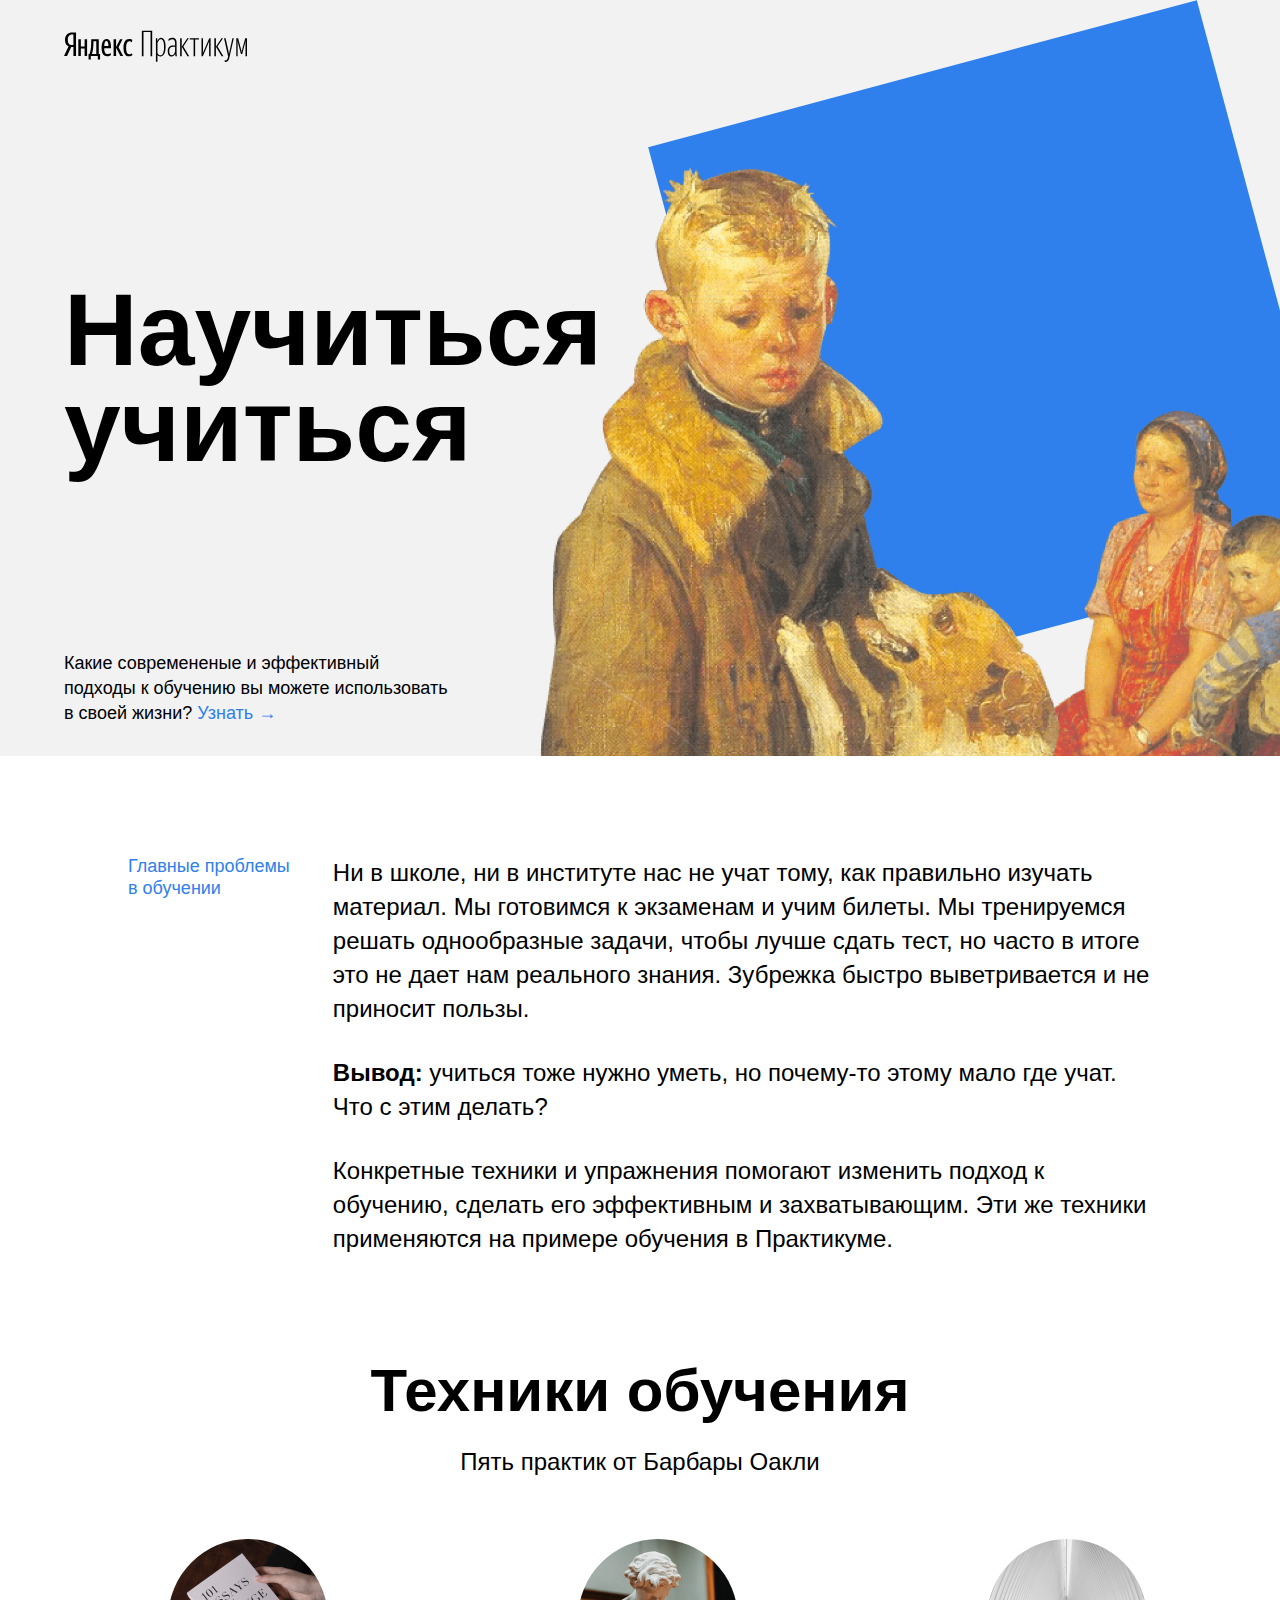
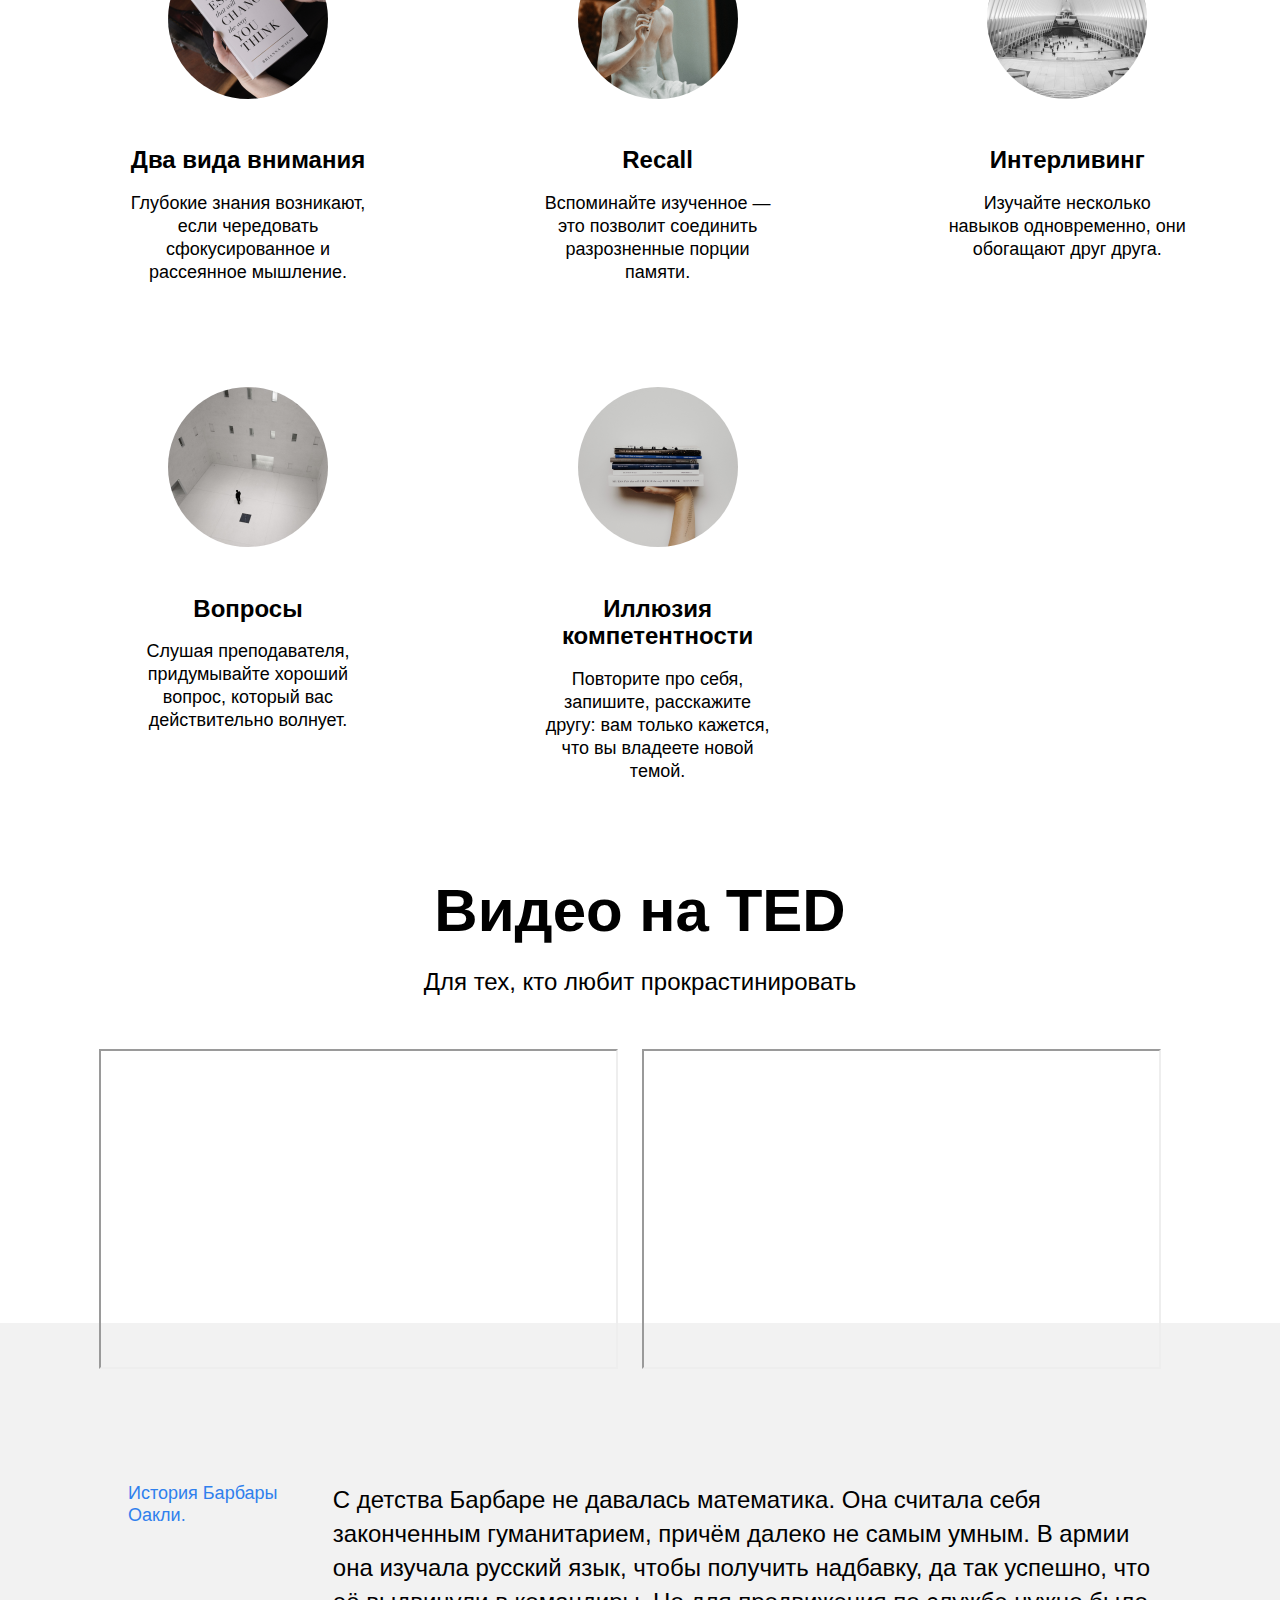
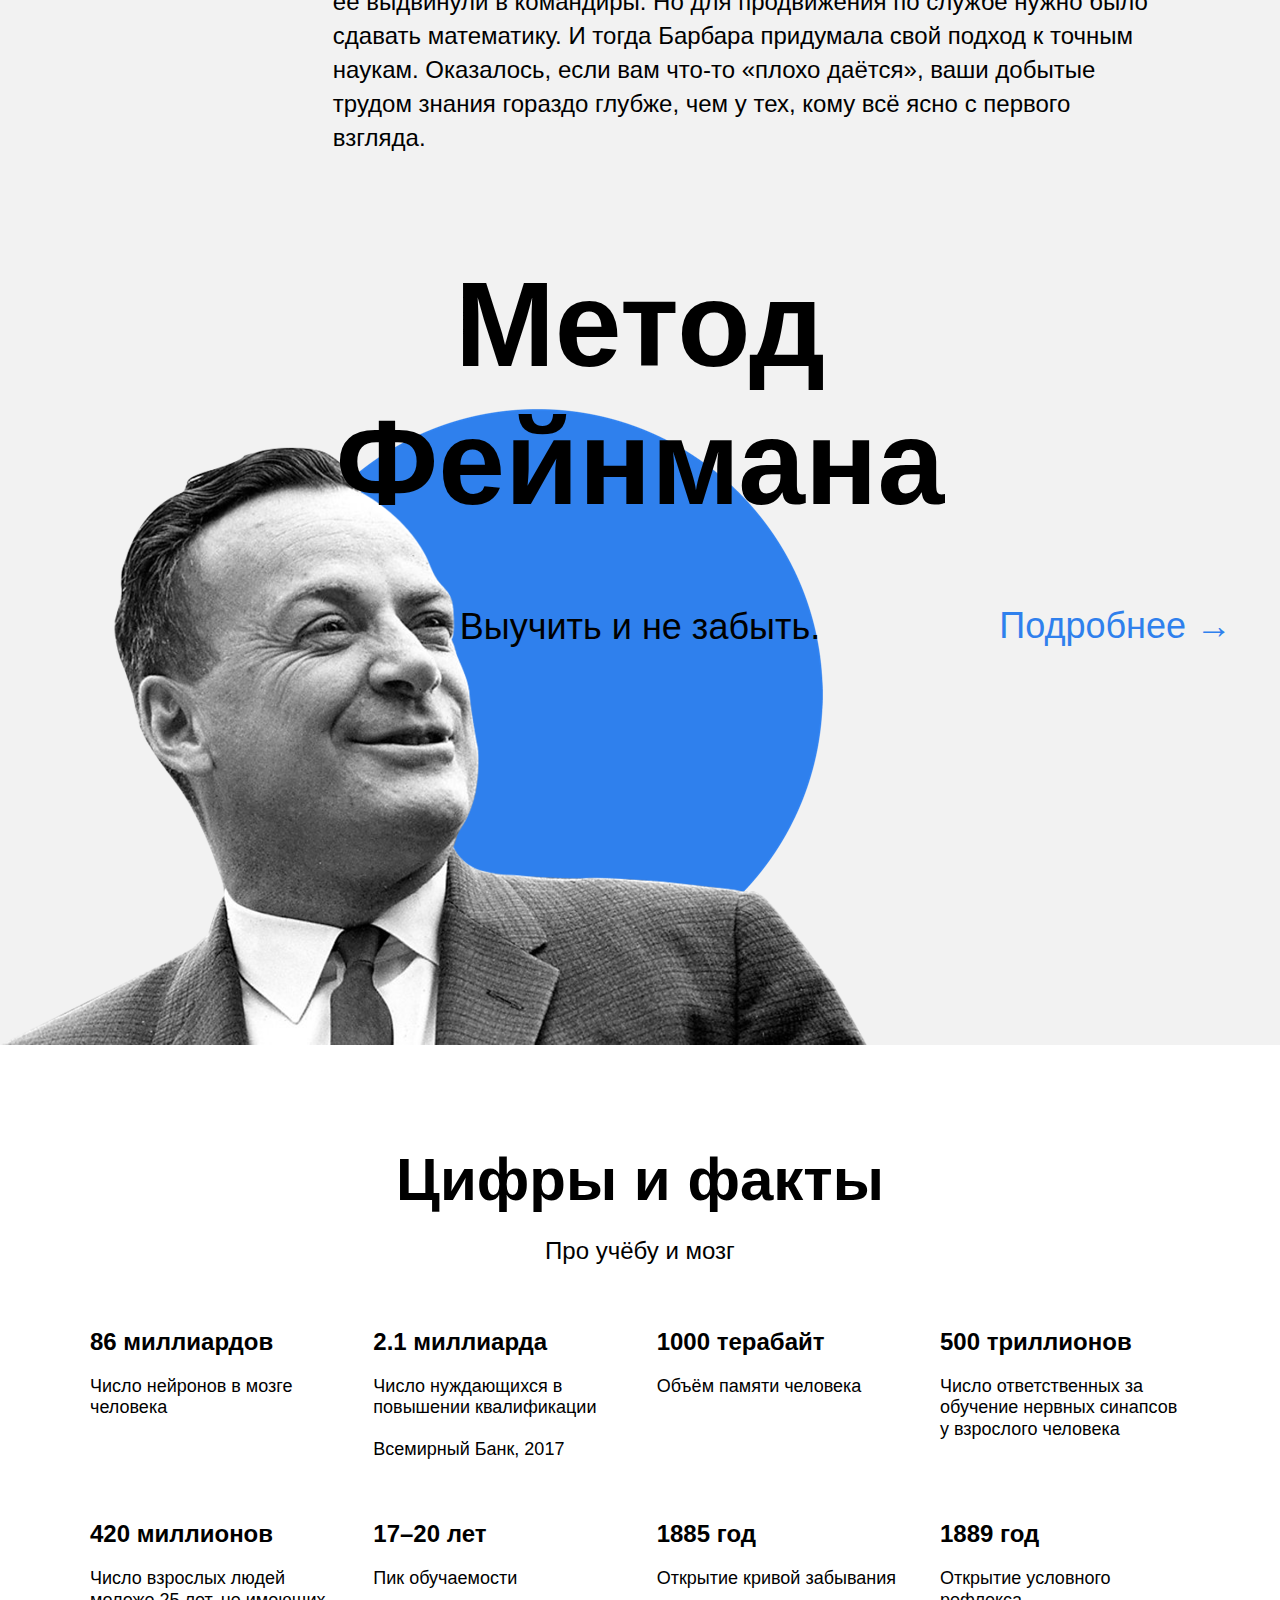
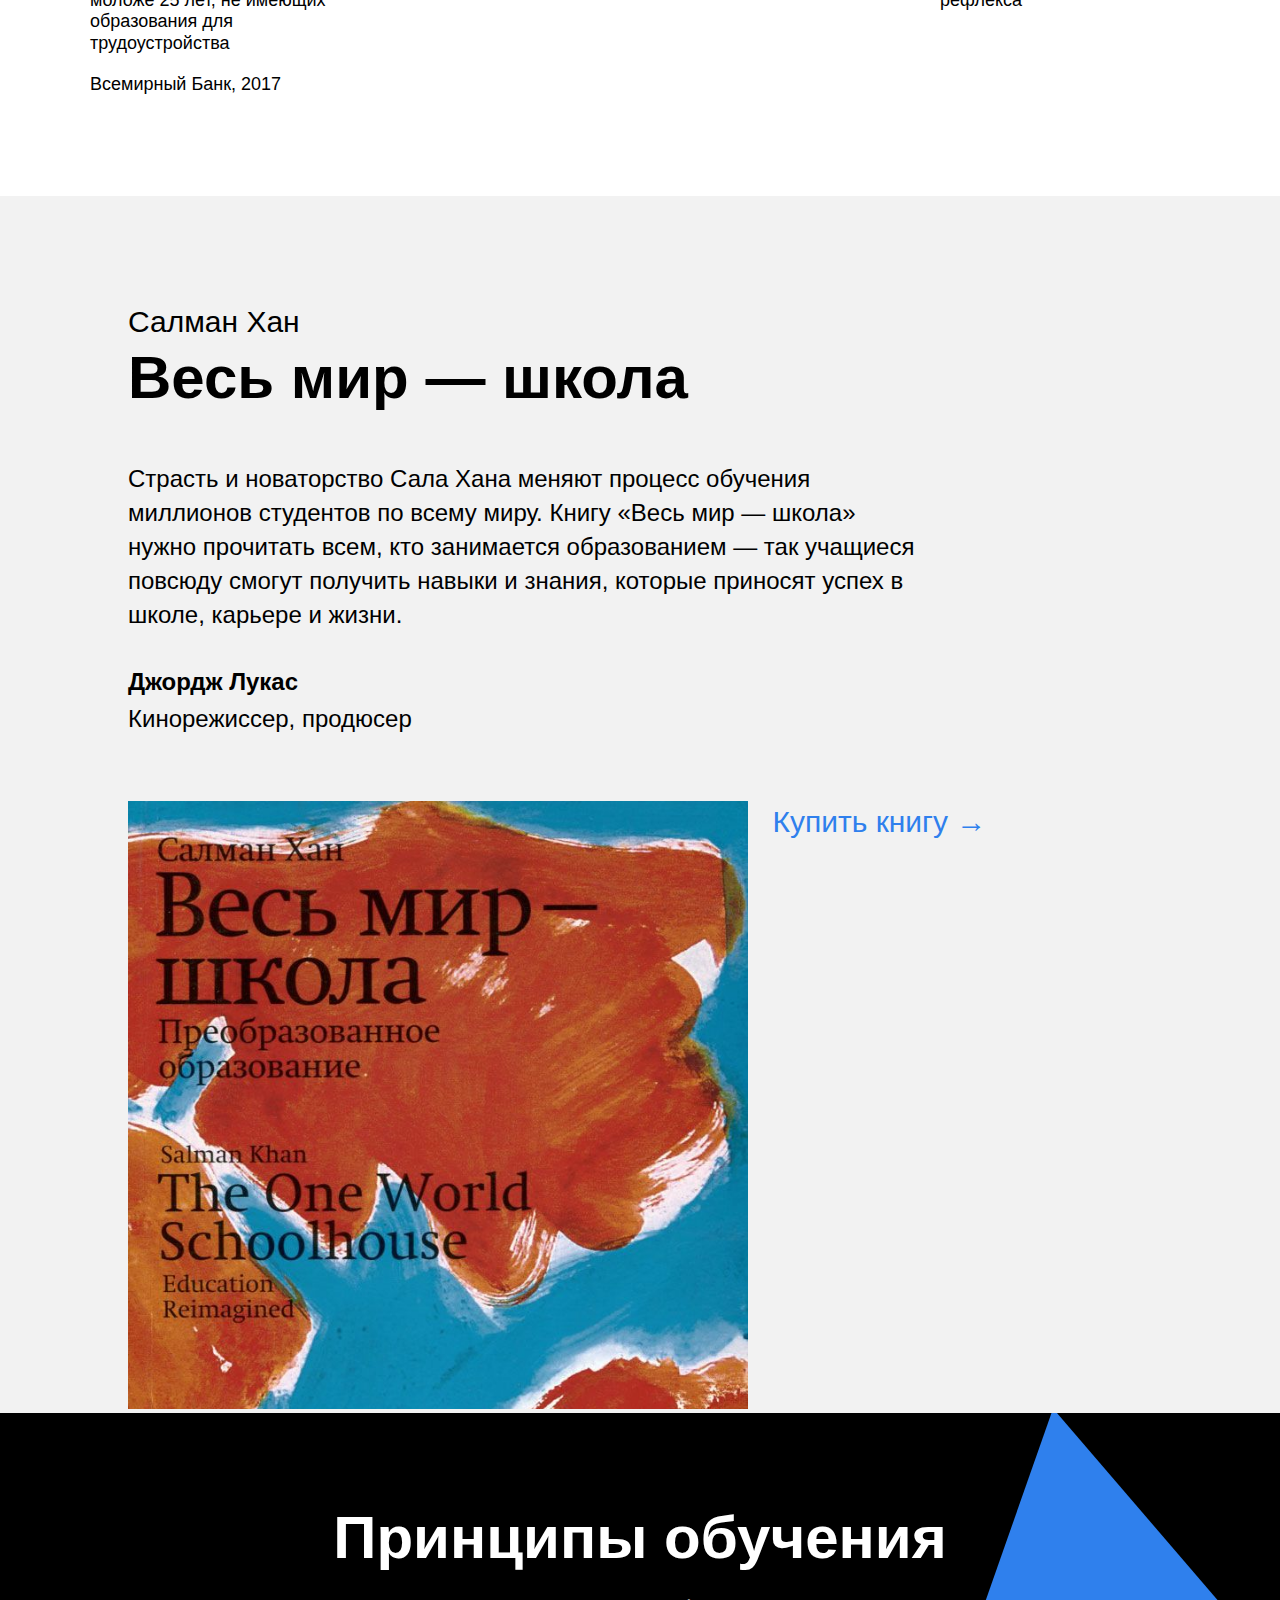
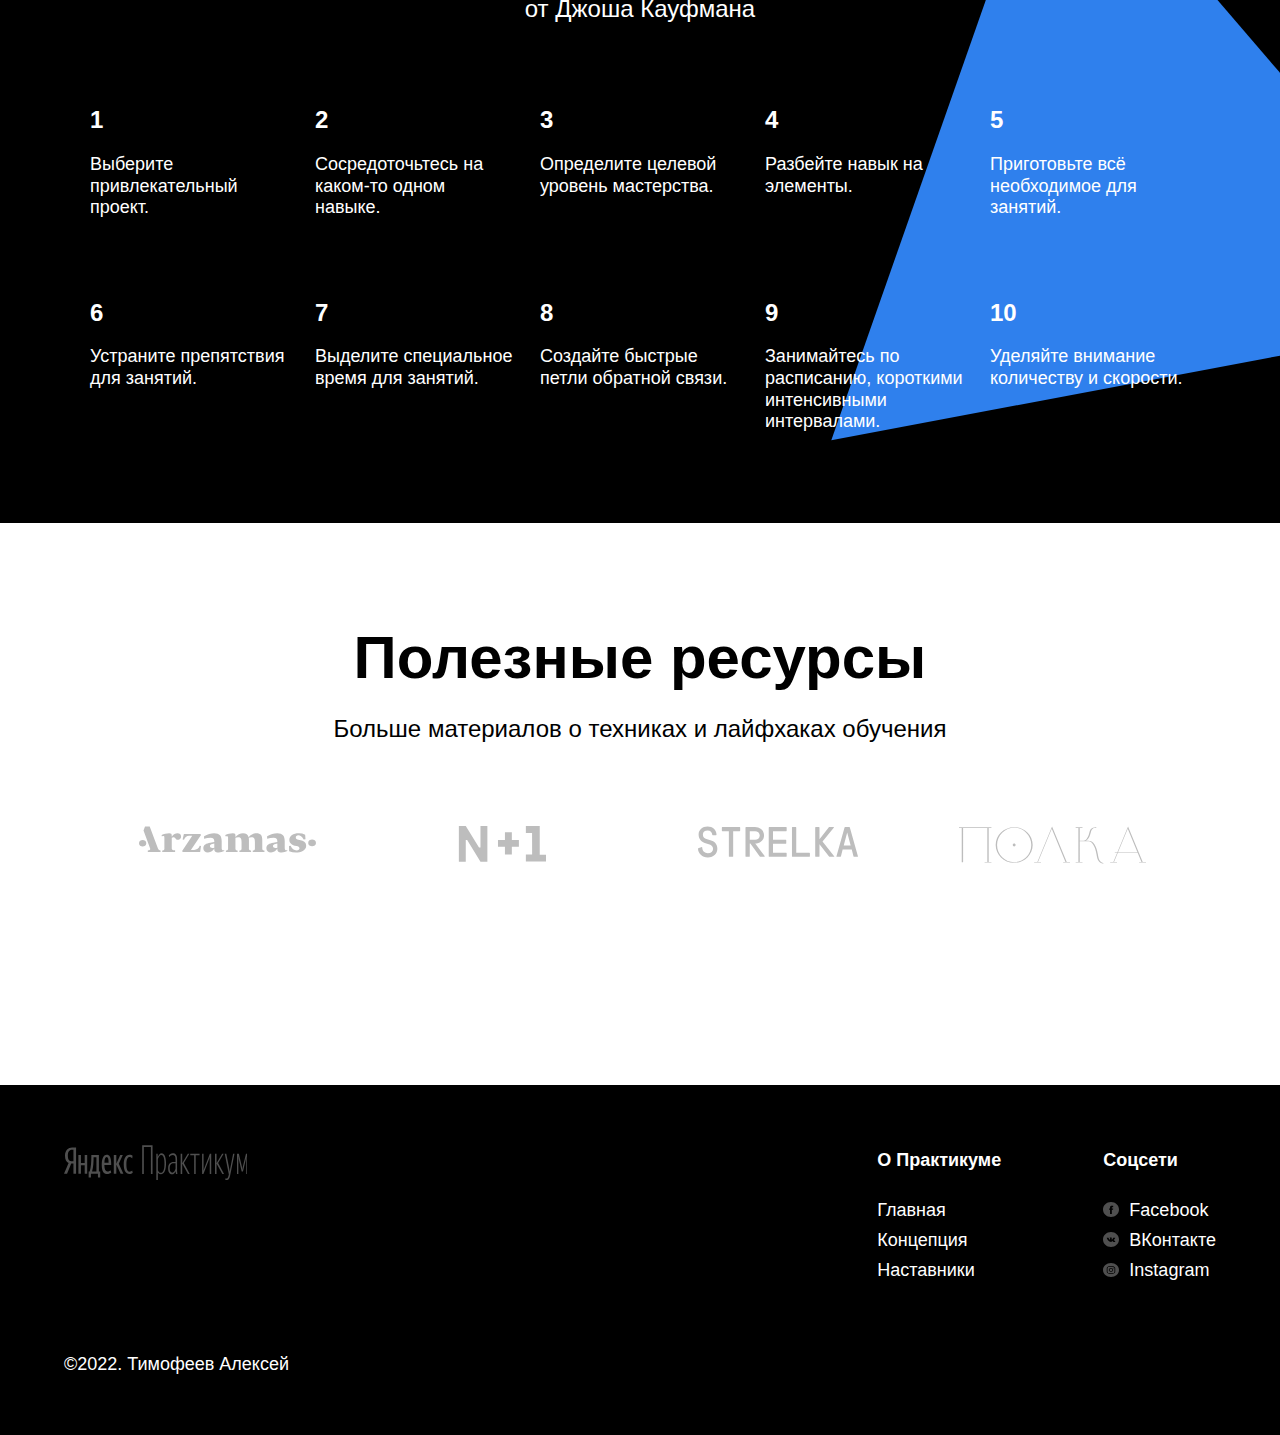
==== index.html @ 759757b2 "new" ====
<!DOCTYPE html>
<html lang="ru">

<head>
    <meta charset="UTF-8">
    <meta name="viewport" content="width=device-width, initial-scale=1.0">
    <link rel="stylesheet" href="styles/normalize.css" />
    <link rel="stylesheet" href="styles/style.css" />
    <title>Научиться учиться</title>
</head>

<body>
    <div class="page">
        <header class="header">
            <div class="logo logo_place_header"></div>
            <h1 class="header__title">Научиться учиться</h1>
            <h2 class="header__subtitle">Какие современеные и эффективный подходы к обучению вы можете использовать в
                своей жизни?
                <a class="header__link" href="#"> Узнать &rarr; </a>
            </h2>
            <img class="header__main-illustration" src="./images/header-image.png" alt="Картина 'Опять двойка'">
            <div class="header__square-pic"></div>

        </header>
        <main class="content">
            <section class="description">
                <div class="two-columns">
                    <h3 class="two-columns__brief">Главные проблемы в обучении</h3>
                    <div class="two-columns__main-text">
                        <p class="two-columns__paragraph">Ни в школе, ни в институте нас не учат тому, как правильно
                            изучать материал. Мы готовимся к экзаменам и учим билеты. Мы тренируемся решать однообразные
                            задачи, чтобы лучше сдать тест, но часто в итоге это не дает нам реального знания. Зубрежка
                            быстро выветривается и не приносит пользы.</p>
                        <p class="two-columns__paragraph"><span class="two-columns__span-accent">Вывод:</span> учиться
                            тоже нужно уметь, но почему-то этому мало где учат. Что с этим делать?</p>
                        <p class="two-columns__paragraph">Конкретные техники и упражнения помогают изменить подход к
                            обучению, сделать его эффективным и захватывающим. Эти же техники применяются на примере
                            обучения в Практикуме.</p>
                    </div>
                </div>
            </section>
            <section class="techniques">
                <h2 class="section-title">Техники обучения</h2>
                <p class="section-subtitle">Пять практик от Барбары Оакли</p>
                <div class="cards">
                    <div class="cards__item">
                        <img class="cards__image" src="./images/images_sprint-2/cards-attention.png" alt="Два вида внимания">
                        <h3 class="cards__title">Два вида внимания</h3>
                        <p class="cards__description">Глубокие знания возникают, если чередовать сфокусированное и рассеянное мышление.</p>
                    </div>
                    <div class="cards__item">
                        <img class="cards__image" src="./images/images_sprint-2/cards-recall.png" alt="Recall">
                        <h3 class="cards__title">Recall</h3>
                        <p class="cards__description">Вспоминайте изученное — это позволит соединить разрозненные порции памяти.</p>
                    </div>
                    <div class="cards__item">
                        <img class="cards__image" src="./images/images_sprint-2/cards-interliving.png" alt="Интерливинг">
                        <h3 class="cards__title">Интерливинг</h3>
                        <p class="cards__description">Изучайте несколько навыков одновременно, они обогащают друг друга.</p>
                    </div>
                    <div class="cards__item">
                        <img class="cards__image" src="./images/images_sprint-2/cards-question.png" alt="Вопросы">
                        <h3 class="cards__title">Вопросы</h3>
                        <p class="cards__description">Слушая преподавателя, придумывайте хороший вопрос, который вас действительно волнует.</p>
                    </div>
                    <div class="cards__item">
                        <img class="cards__image" src="./images/images_sprint-2/cards-competence.png" alt="Иллюзия компетентности">
                        <h3 class="cards__title">Иллюзия компетентности</h3>
                        <p class="cards__description">Повторите про себя, запишите, расскажите другу: вам только кажется, что вы владеете новой темой.</p>
                    </div>
                </div>
            </section>
     <section class="video">
                <h2 class="section-title">Видео нa TED</h2>
                <p class="section-subtitle">Для тех, кто любит прокрастинировать</p>
                <div class="video__iframes">
                    <iframe class="video__iframe" src="https://www.youtube.com/embed/5MgBikgcWnY" allow="accelerometer; autoplay; encrypted-media; gyroscope; picture-in-picture"></iframe>
                    <iframe class="video__iframe" src="https://www.youtube.com/embed/arj7oStGLkU"  allow="accelerometer; autoplay; encrypted-media; gyroscope; picture-in-picture"></iframe>
                </div>
            </section>
    
            <section class="oakley">
                <div class="two-columns">
                    <h3 class="two-columns__brief">История Барбары Оакли.</h3>
                    <div class="two-columns__main-text">
                        <p class="two-columns__paragraph">С детства Барбаре не давалась математика. Она считала себя законченным гуманитарием, причём далеко не самым умным. В армии она изучала русский язык, чтобы получить надбавку, да так успешно, что её выдвинули в командиры. Но для продвижения по службе нужно было сдавать математику. И тогда Барбара придумала свой подход к точным наукам. Оказалось, если вам что-то «плохо даётся», ваши добытые трудом знания гораздо глубже, чем у тех, кому всё ясно с первого взгляда.</p>
                    </div>
                </div>
            </section>
    
            <section class="feynman">
                <h2 class="feynman__title">Метод Фейнмана</h2>
                <p class="feynman__subtitle">Выучить и не забыть.</p>
                <a class="feynman__link" href="#">Подробнее &rarr;</a>
            </section>
            <section class="digits">
                <h2 class="section-title">Цифры и факты</h2>
                <p class="section-subtitle">Про учёбу и мозг</p>
                <div class="table">
                    <div class="table__cell">
                        <h3 class="table__heading">86 миллиардов</h3>
                        <p class="table__text">Число нейронов в мозге человека</p>
                    </div>
                    <div class="table__cell">
                        <h3 class="table__heading">2.1 миллиарда</h3>
                        <p class="table__text">Число нуждающихся в повышении квалификации</p>
                        <p class="table__text">Всемирный Банк, 2017</p>
                    </div>
                    <div class="table__cell">
                        <h3 class="table__heading">1000 терабайт</h3>
                        <p class="table__text">Объём памяти человека</p>
                    </div>
                    <div class="table__cell">
                        <h3 class="table__heading">500 триллионов</h3>
                        <p class="table__text">Число ответственных за обучение нервных синапсов у взрослого человека</p>
                    </div>
                    <div class="table__cell">
                        <h3 class="table__heading">420 миллионов</h3>
                        <p class="table__text">Число взрослых людей моложе 25 лет, не имеющих образования для
                            трудоустройства</p>
                        <p class="table__text">Всемирный Банк, 2017</p>
                    </div>
                    <div class="table__cell">
                        <h3 class="table__heading">17–20 лет</h3>
                        <p class="table__text">Пик обучаемости</p>
                    </div>
                    <div class="table__cell">
                        <h3 class="table__heading">1885 год</h3>
                        <p class="table__text">Открытие кривой забывания</p>
                    </div>
                    <div class="table__cell">
                        <h3 class="table__heading">1889 год</h3>
                        <p class="table__text">Открытие условного рефлекса</p>
                    </div>
                </div>
            </section>
            
            <section class="khan">
                <div class="khan__container">
                    <p class="khan__author">Салман Хан</p>
                    <h2 class="khan__title">Весь мир — школа</h2>
                    <p class="khan__quote">Страсть и новаторство Сала Хана меняют процесс обучения миллионов студентов по всему миру. Книгу «Весь мир — школа» нужно прочитать всем, кто занимается образованием — так учащиеся повсюду смогут получить навыки и знания, которые приносят успех в школе, карьере и жизни.</p>
                    <p class="khan__quote-author">Джордж Лукас</p>
                    <p class="khan__quote-author-subline">Кинорежиссер, продюсер</p>
                    <div class="khan__book-container">
                        <img class="khan__book-pic" src="./images/images_sprint-2/khan-book.jpg" alt="Обложка">
                        <a class="khan__buy-link" href="#">Купить книгу &rarr;</a>
                    </div>
                </div>
            </section>

            <section class="kaufman">
                <h2 class="section-title section-title_theme_dark">Принципы обучения</h2>
                <p class="section-subtitle section-subtitle_theme_dark">от Джоша Кауфмана</p>
                <div class="table">
                    <div class="table__cell table__cell_theme_dark">
                        <h3 class="table__heading table__heading_theme_dark">1</h3>
                        <p class="table__text table__text_theme_dark">Выберите привлекательный проект.</p>
                    </div>
                    <div class="table__cell table__cell_theme_dark">
                        <h3 class="table__heading table__heading_theme_dark">2</h3>
                        <p class="table__text table__text_theme_dark">Сосредоточьтесь на каком-то одном навыке.</p>
                    </div>
                    <div class="table__cell table__cell_theme_dark">
                        <h3 class="table__heading table__heading_theme_dark">3</h3>
                        <p class="table__text table__text_theme_dark">Определите целевой уровень мастерства.</p>
                    </div>
                    <div class="table__cell table__cell_theme_dark">
                        <h3 class="table__heading table__heading_theme_dark">4</h3>
                        <p class="table__text table__text_theme_dark">Разбейте навык на элементы.</p>
                    </div>
                    <div class="table__cell table__cell_theme_dark">
                        <h3 class="table__heading table__heading_theme_dark">5</h3>
                        <p class="table__text table__text_theme_dark">Приготовьте всё необходимое для занятий.</p>
                    </div>
                    <div class="table__cell table__cell_theme_dark">
                        <h3 class="table__heading table__heading_theme_dark">6</h3>
                        <p class="table__text table__text_theme_dark">Устраните препятствия для занятий.</p>
                    </div>
                    <div class="table__cell table__cell_theme_dark">
                        <h3 class="table__heading table__heading_theme_dark">7</h3>
                        <p class="table__text table__text_theme_dark">Выделите специальное время для занятий.</p>
                    </div>
                    <div class="table__cell table__cell_theme_dark">
                        <h3 class="table__heading table__heading_theme_dark">8</h3>
                        <p class="table__text table__text_theme_dark">Создайте быстрые петли обратной связи.</p>
                    </div>
                    <div class="table__cell table__cell_theme_dark">
                        <h3 class="table__heading table__heading_theme_dark">9</h3>
                        <p class="table__text table__text_theme_dark">Занимайтесь по расписанию, короткими интенсивными интервалами.</p>
                    </div>
                    <div class="table__cell table__cell_theme_dark">
                        <h3 class="table__heading table__heading_theme_dark">10</h3>
                        <p class="table__text table__text_theme_dark">Уделяйте внимание количеству и скорости.</p>
                    </div>
                </div>
                <div class="kaufman__triangle"></div>
            </section>
            <section class="resources">
                <h2 class="section-title">Полезные ресурсы</h2>
                <p class="section-subtitle">Больше материалов о техниках и лайфхаках обучения</p>
                <div class="resources__logo-zone">
                    <a class="resources__logo" href="#"><img src="./images/images_sprint-2/logo/resources-arzamas.svg" alt="Arzamas"></a>
                    <a class="resources__logo" href="#"><img src="./images/images_sprint-2/logo/resources-n1.svg" alt="N1"></a>
                    <a class="resources__logo" href="#"><img src="./images/images_sprint-2/logo/resources-strelka.svg" alt="Strelka"></a>
                    <a class="resources__logo" href="#"><img src="./images/images_sprint-2/logo/resources-polka.svg" alt="Polka"></a>
                </div>
            </section>
        </main>
        <footer class="footer">
            <div class="footer__columns">
                <div class="footer__column footer__column_content_copyright">
                    <div class="logo logo_place_footer"></div>
                    <p class="footer__author">&copy;2022. Тимофеев Алексей</p>
                </div>
                <nav class="footer__column footer__column_content_info">
                    <h4 class="footer__column-heading">О Практикуме</h4>
                    <ul class="footer__column-links">
                        <li><a class="footer__column-link" href="#">Главная</a></li>
                        <li><a class="footer__column-link" href="#">Концепция</a></li>
                        <li><a class="footer__column-link" href="#">Наставники</a></li>
                    </ul>
                </nav>
                <div class="footer__column footer__column_content_social">
                    <h4 class="footer__column-heading">Соцсети</h4>
                    <ul class="footer__column-links">
                        <li>
                            <a class="footer__column-link" href="https://ru-ru.facebook.com/yandex.praktikum/"><img
                                    class="footer__social-icon" src="./images/facebook_color_white.svg" alt="фейсбук">
                                Facebook</a>
                        </li>
                        <li>
                            <a class="footer__column-link" href="https://vk.com/yandex.praktikum"><img
                                    class="footer__social-icon" src="./images/vk_color_white.svg" alt="вк">
                                ВКонтакте</a>
                        </li>
                        <li>
                            <a class="footer__column-link" href="https://www.instagram.com/yandex"><img
                                    class="footer__social-icon" src="./images/instagram_color_white.svg"
                                    alt="инстаграм"> Instagram</a>
                        </li>
                    </ul>
                </div>
            </div>
        </footer>
    </div>
</body>
</html>
---- styles/style.css ----
@import url('../styles/pages/blocks/header/header.css');
@import url('../styles/pages/blocks/description/description.css');
@import url('../styles/pages/blocks/techniques/techniques.css');
@import url('../styles/pages/blocks/video/video.css');
@import url('../styles/pages/blocks/oakley/oakley.css');
@import url('../styles/pages/blocks/feynman/feynman.css');
@import url('../styles/pages/blocks/digits/digits.css');
@import url('../styles/pages/blocks/khan/khan.css');
@import url('../styles/pages/blocks/kaufman/kaufman.css');
@import url('../styles/pages/blocks/resources/resources.css');
@import url('../styles/pages/blocks/footer/footer.css');
@keyframes rotation {
  from {
      transform: rotate(-15deg);
  }
  
  to {
      transform: rotate(345deg);
  }
}
.page {
  min-width: 1100px;
 
  max-width: 1600px;
 
  margin: 0 auto;

  font-family: 'Helvetica Neue', Arial, sans-serif;
}
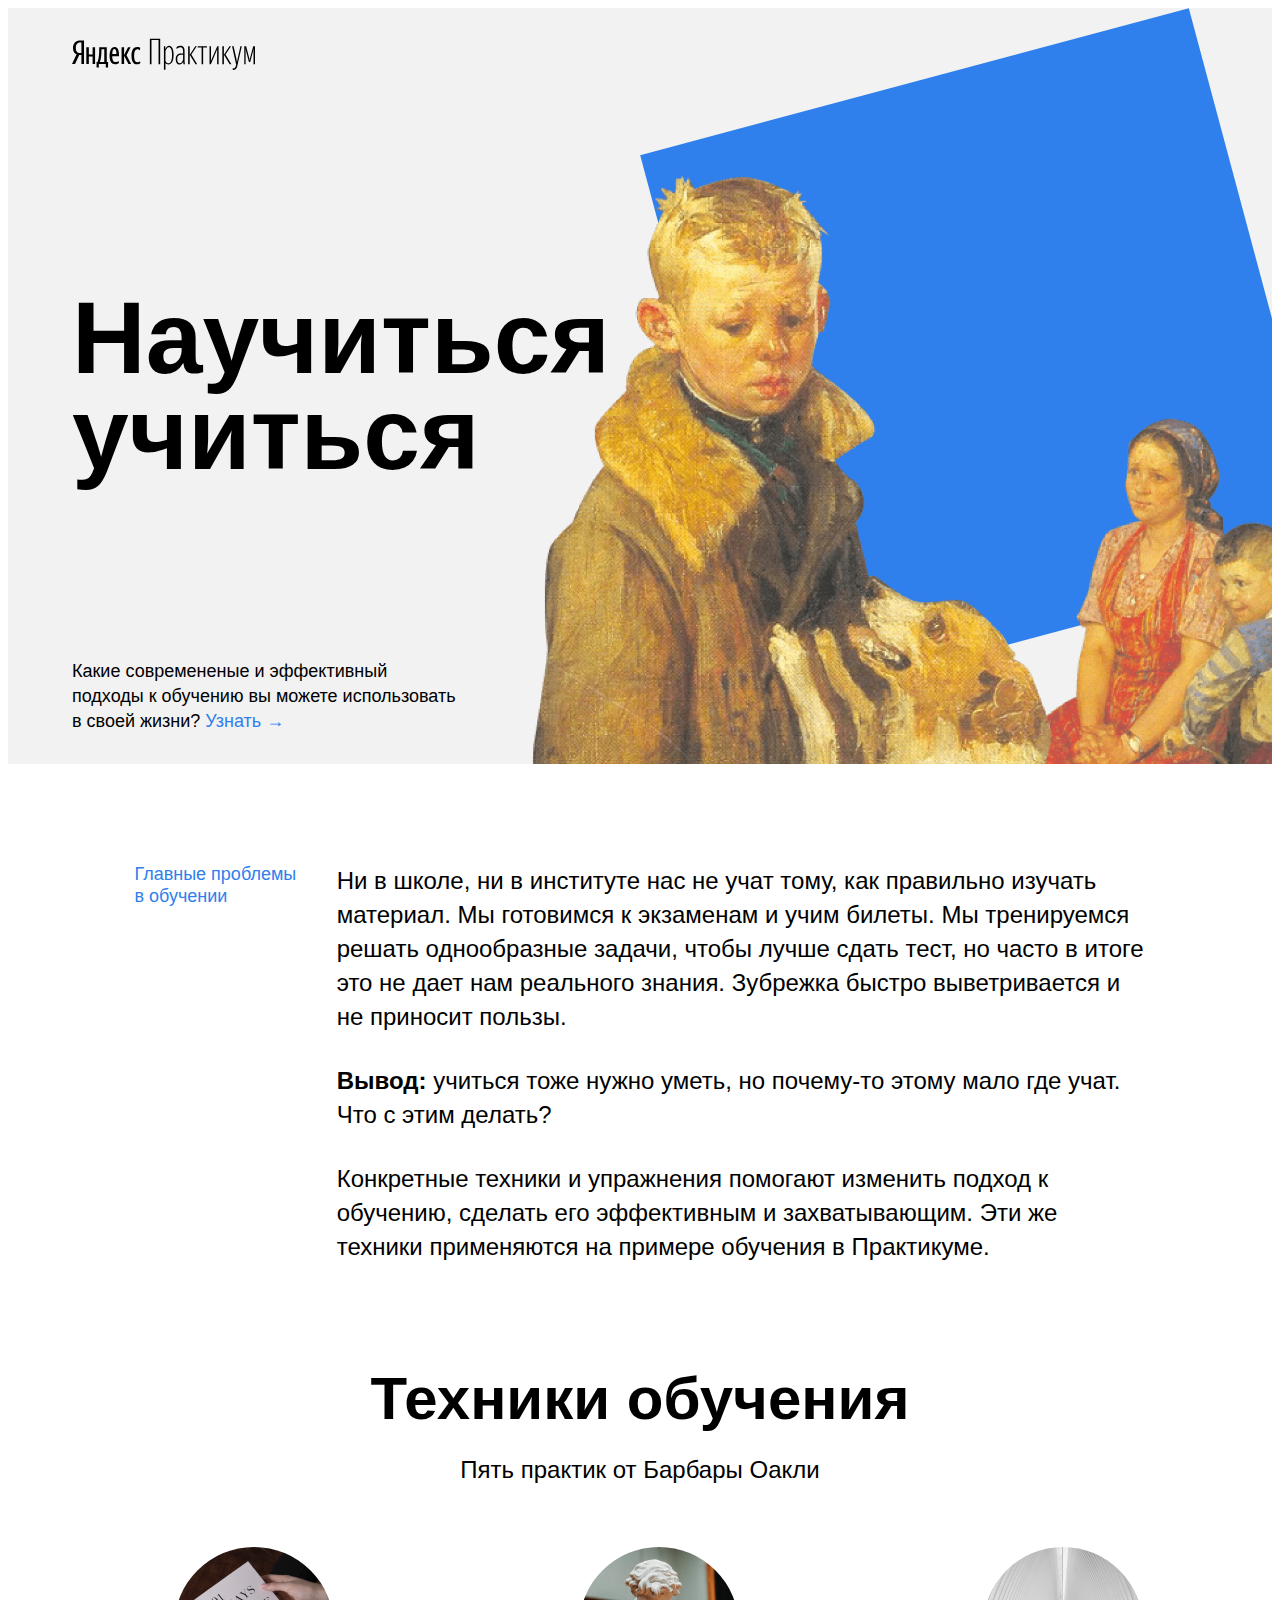
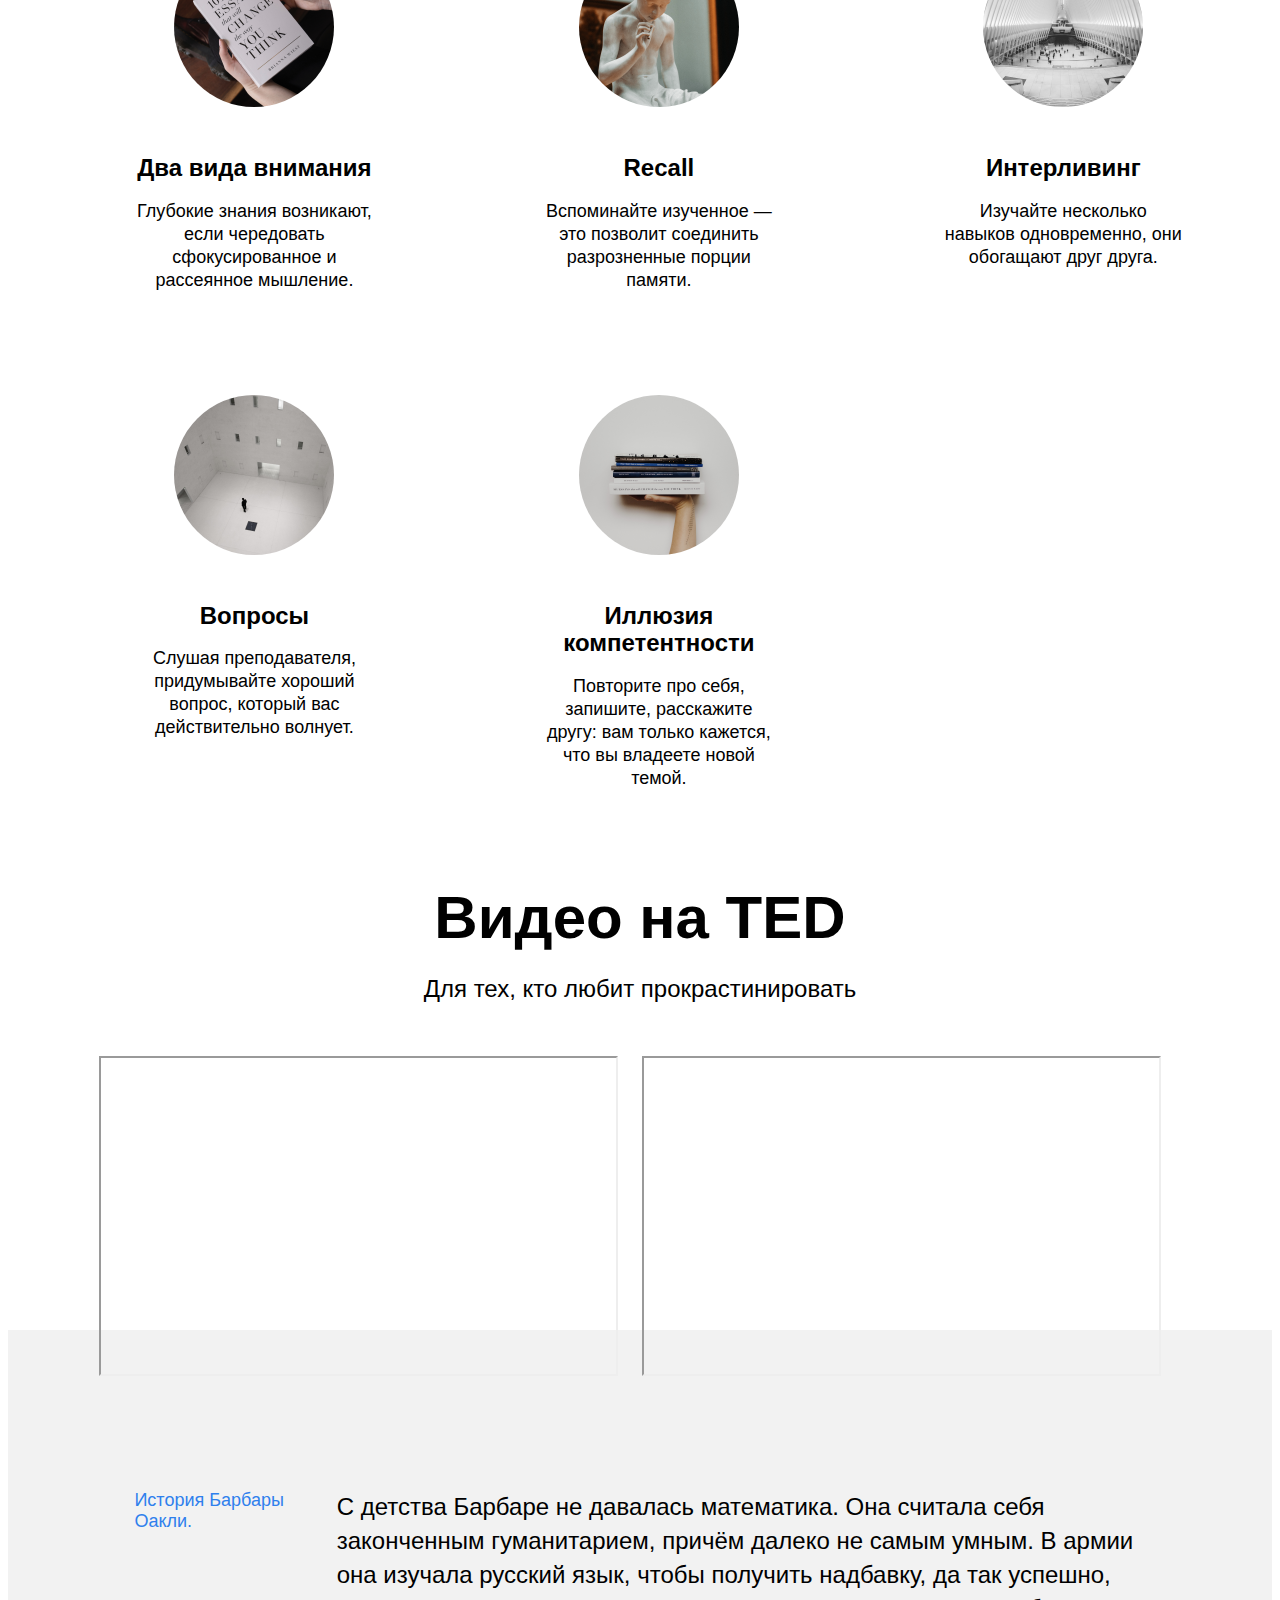
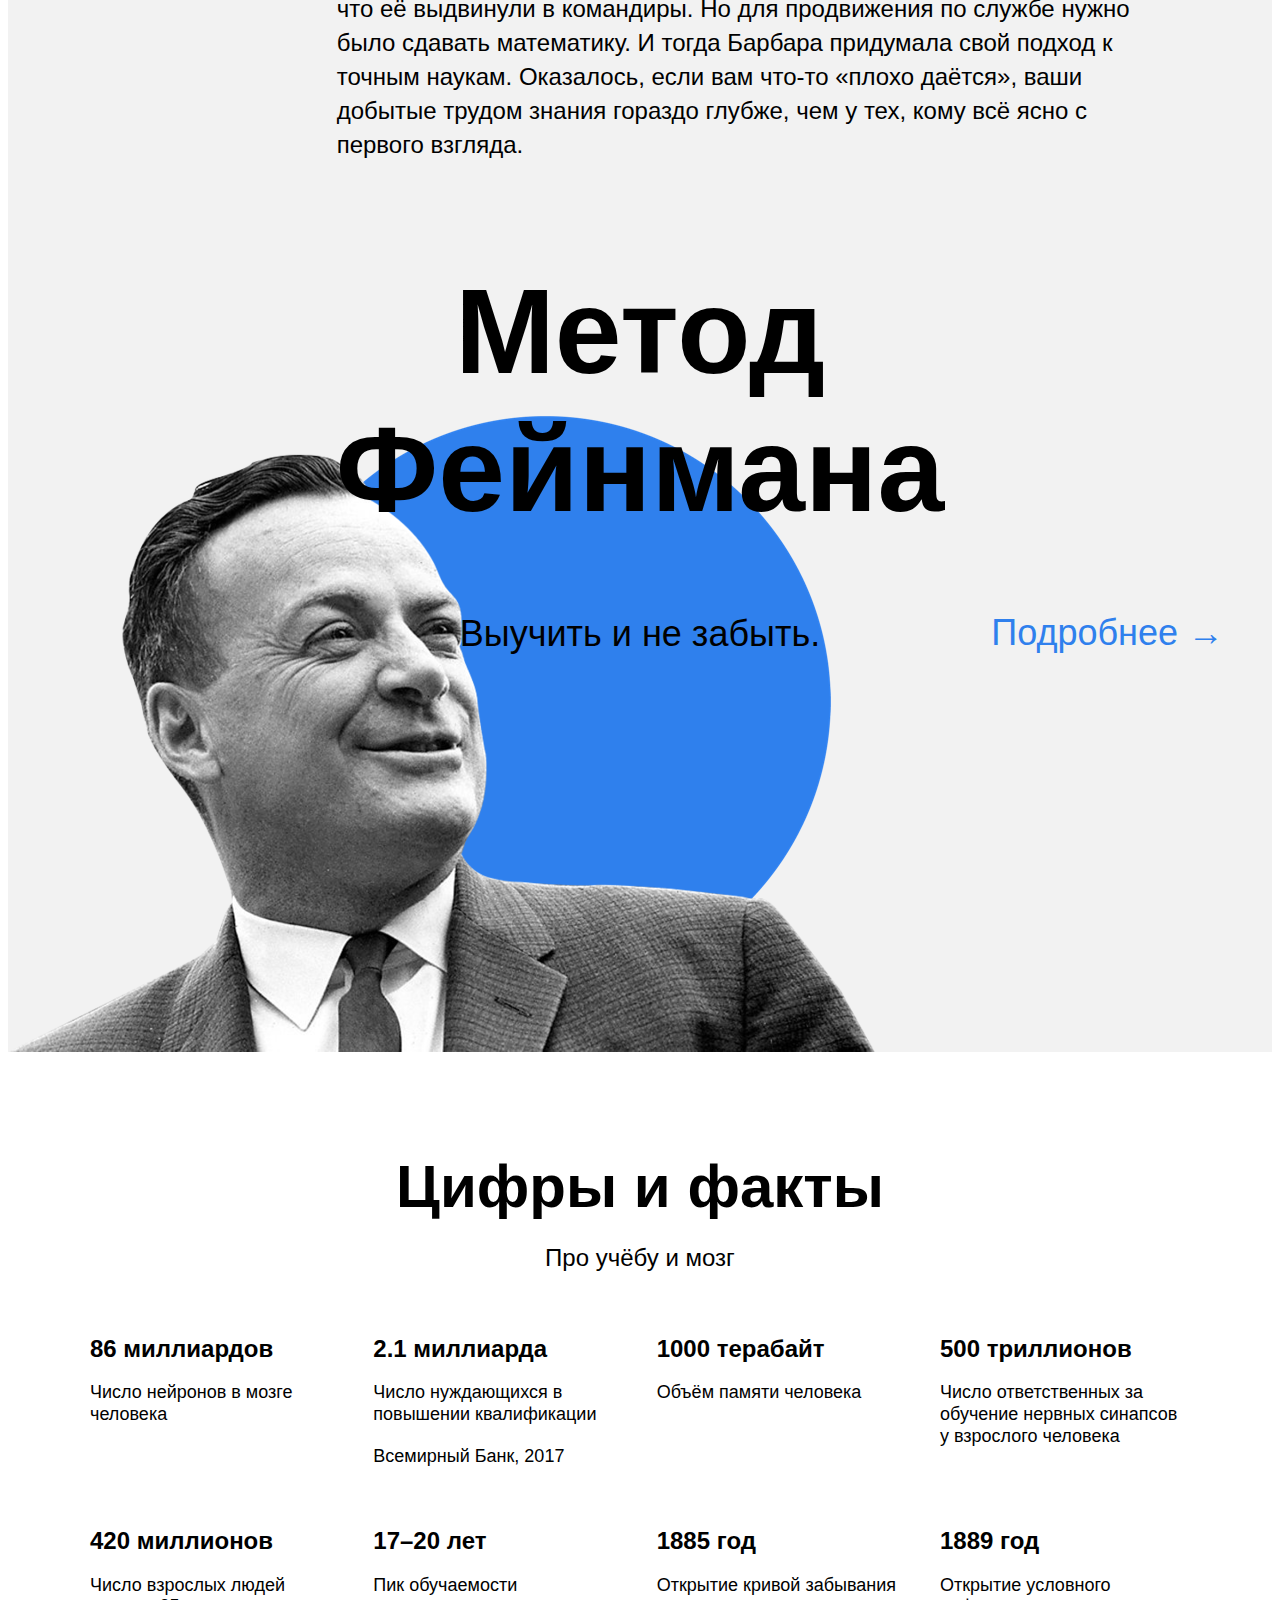
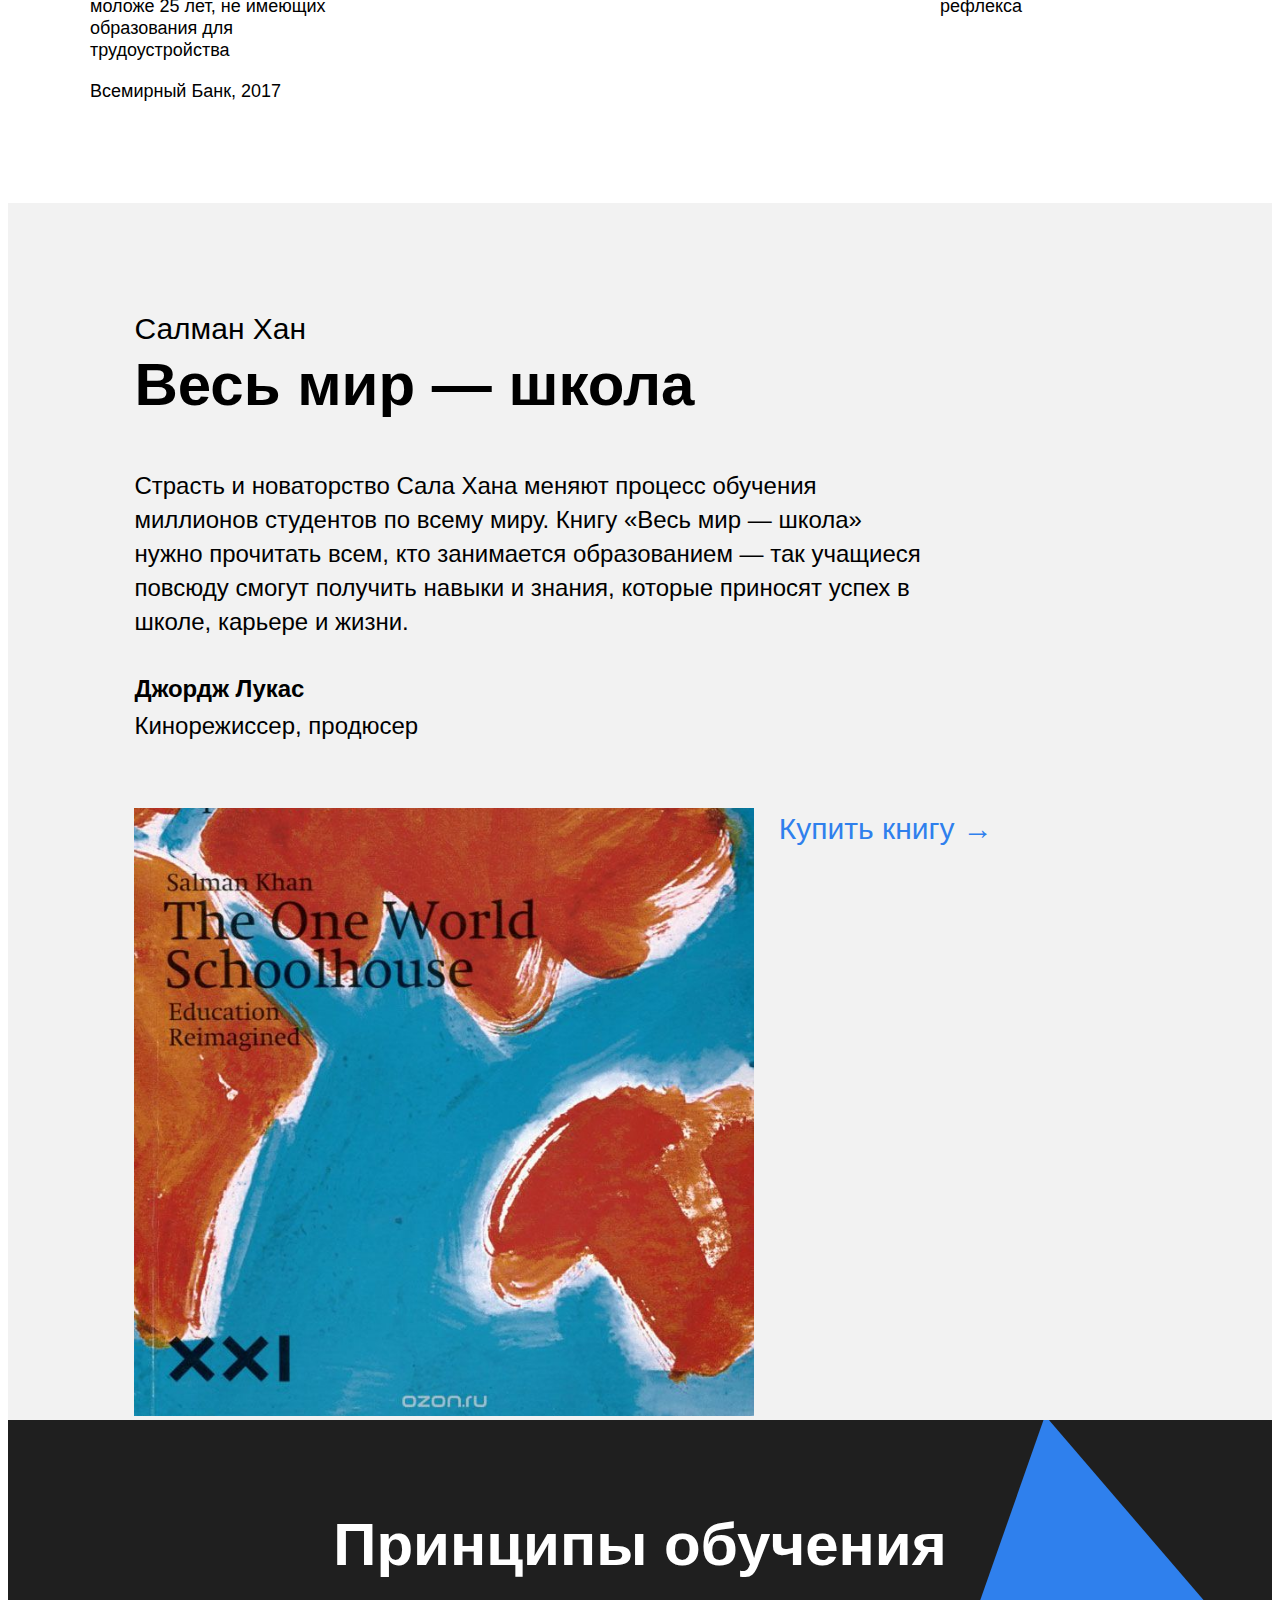
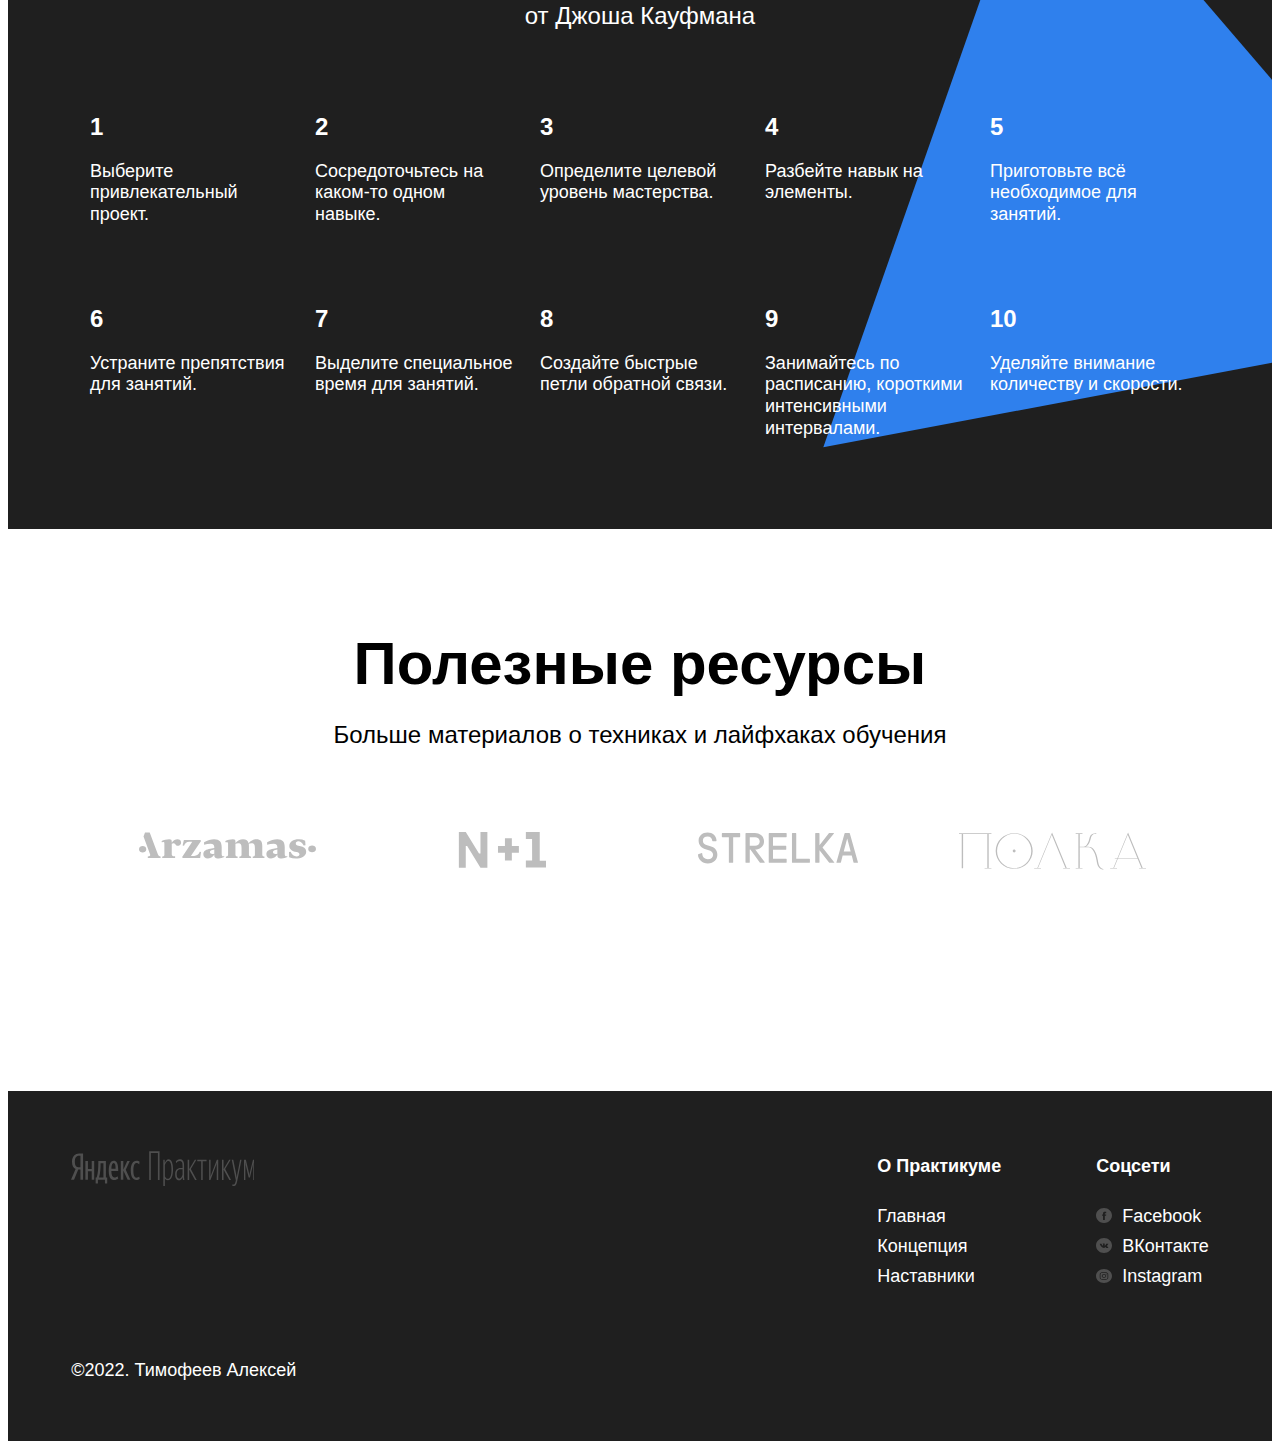
==== commit 807c6737: "new" ====
--- a/index.html
+++ b/index.html
@@ -5,7 +5,7 @@
     <meta charset="UTF-8">
     <meta name="viewport" content="width=device-width, initial-scale=1.0">
     <link rel="stylesheet" href="styles/normalize.css" />
-    <link rel="stylesheet" href="styles/style.css" />
+    <link rel="stylesheet" href="styles/index.css" />
     <title>Научиться учиться</title>
 </head>
 
@@ -25,7 +25,7 @@
         <main class="content">
             <section class="description">
                 <div class="two-columns">
-                    <h3 class="two-columns__brief">Главные проблемы в обучении</h3>
+                    <h2 class="two-columns__brief">Главные проблемы в обучении</h2>
                     <div class="two-columns__main-text">
                         <p class="two-columns__paragraph">Ни в школе, ни в институте нас не учат тому, как правильно
                             изучать материал. Мы готовимся к экзаменам и учим билеты. Мы тренируемся решать однообразные
@@ -44,27 +44,27 @@
                 <p class="section-subtitle">Пять практик от Барбары Оакли</p>
                 <div class="cards">
                     <div class="cards__item">
-                        <img class="cards__image" src="./images/images_sprint-2/cards-attention.png" alt="Два вида внимания">
+                        <img class="cards__image" src="./images/cards-attention.png" alt="Два вида внимания">
                         <h3 class="cards__title">Два вида внимания</h3>
                         <p class="cards__description">Глубокие знания возникают, если чередовать сфокусированное и рассеянное мышление.</p>
                     </div>
                     <div class="cards__item">
-                        <img class="cards__image" src="./images/images_sprint-2/cards-recall.png" alt="Recall">
+                        <img class="cards__image" src="./images/cards-recall.png" alt="Вспоминать">
                         <h3 class="cards__title">Recall</h3>
                         <p class="cards__description">Вспоминайте изученное — это позволит соединить разрозненные порции памяти.</p>
                     </div>
                     <div class="cards__item">
-                        <img class="cards__image" src="./images/images_sprint-2/cards-interliving.png" alt="Интерливинг">
+                        <img class="cards__image" src="./images/cards-interliving.png" alt="Интерливинг">
                         <h3 class="cards__title">Интерливинг</h3>
                         <p class="cards__description">Изучайте несколько навыков одновременно, они обогащают друг друга.</p>
                     </div>
                     <div class="cards__item">
-                        <img class="cards__image" src="./images/images_sprint-2/cards-question.png" alt="Вопросы">
+                        <img class="cards__image" src="./images/cards-question.png" alt="Вопросы">
                         <h3 class="cards__title">Вопросы</h3>
                         <p class="cards__description">Слушая преподавателя, придумывайте хороший вопрос, который вас действительно волнует.</p>
                     </div>
                     <div class="cards__item">
-                        <img class="cards__image" src="./images/images_sprint-2/cards-competence.png" alt="Иллюзия компетентности">
+                        <img class="cards__image" src="./images/cards-competence.png" alt="Иллюзия компетентности">
                         <h3 class="cards__title">Иллюзия компетентности</h3>
                         <p class="cards__description">Повторите про себя, запишите, расскажите другу: вам только кажется, что вы владеете новой темой.</p>
                     </div>
@@ -74,14 +74,14 @@
                 <h2 class="section-title">Видео нa TED</h2>
                 <p class="section-subtitle">Для тех, кто любит прокрастинировать</p>
                 <div class="video__iframes">
-                    <iframe class="video__iframe" src="https://www.youtube.com/embed/5MgBikgcWnY" allow="accelerometer; autoplay; encrypted-media; gyroscope; picture-in-picture"></iframe>
-                    <iframe class="video__iframe" src="https://www.youtube.com/embed/arj7oStGLkU"  allow="accelerometer; autoplay; encrypted-media; gyroscope; picture-in-picture"></iframe>
+                    <iframe class="video__iframe" src="https://www.youtube.com/watch?v=arj7oStGLkU" allow="accelerometer; autoplay; encrypted-media; gyroscope; picture-in-picture"></iframe>
+                    <iframe class="video__iframe" src="https://www.youtube.com/watch?v=5MgBikgcWnY"  allow="accelerometer; autoplay; encrypted-media; gyroscope; picture-in-picture"></iframe>
                 </div>
             </section>
     
             <section class="oakley">
                 <div class="two-columns">
-                    <h3 class="two-columns__brief">История Барбары Оакли.</h3>
+                    <h2 class="two-columns__brief">История Барбары Оакли.</h2>
                     <div class="two-columns__main-text">
                         <p class="two-columns__paragraph">С детства Барбаре не давалась математика. Она считала себя законченным гуманитарием, причём далеко не самым умным. В армии она изучала русский язык, чтобы получить надбавку, да так успешно, что её выдвинули в командиры. Но для продвижения по службе нужно было сдавать математику. И тогда Барбара придумала свой подход к точным наукам. Оказалось, если вам что-то «плохо даётся», ваши добытые трудом знания гораздо глубже, чем у тех, кому всё ясно с первого взгляда.</p>
                     </div>
@@ -143,7 +143,7 @@
                     <p class="khan__quote-author">Джордж Лукас</p>
                     <p class="khan__quote-author-subline">Кинорежиссер, продюсер</p>
                     <div class="khan__book-container">
-                        <img class="khan__book-pic" src="./images/images_sprint-2/khan-book.jpg" alt="Обложка">
+                        <img class="khan__book-pic" src="./images/khan-book.jpg" alt="Обложка">
                         <a class="khan__buy-link" href="#">Купить книгу &rarr;</a>
                     </div>
                 </div>
@@ -200,10 +200,10 @@
                 <h2 class="section-title">Полезные ресурсы</h2>
                 <p class="section-subtitle">Больше материалов о техниках и лайфхаках обучения</p>
                 <div class="resources__logo-zone">
-                    <a class="resources__logo" href="#"><img src="./images/images_sprint-2/logo/resources-arzamas.svg" alt="Arzamas"></a>
-                    <a class="resources__logo" href="#"><img src="./images/images_sprint-2/logo/resources-n1.svg" alt="N1"></a>
-                    <a class="resources__logo" href="#"><img src="./images/images_sprint-2/logo/resources-strelka.svg" alt="Strelka"></a>
-                    <a class="resources__logo" href="#"><img src="./images/images_sprint-2/logo/resources-polka.svg" alt="Polka"></a>
+                    <a class="resources__logo" href="#"><img src="./images/logo/resources-arzamas.svg" alt="Арзамас"></a>
+                    <a class="resources__logo" href="#"><img src="./images/logo/resources-n1.svg" alt="Н1"></a>
+                    <a class="resources__logo" href="#"><img src="./images/logo/resources-strelka.svg" alt="Стрелка"></a>
+                    <a class="resources__logo" href="#"><img src="./images/logo/resources-polka.svg" alt="Полка"></a>
                 </div>
             </section>
         </main>
--- a/styles/index.css
+++ b/styles/index.css
@@ -0,0 +1,95 @@
+@import url('../blocks/page/page.css');
+@import url('../blocks/rotation/rotation.css');
+@import url('../blocks/header/header.css');
+@import url('../blocks/header/__square-pic/header__square-pic.css');
+@import url('../blocks/header/__main-illustration/header__main-illustration.css');
+@import url('../blocks/header/__title/header__title.css');
+@import url('../blocks/header/__subtitle/header__subtitle.css');
+@import url('../blocks/header/__link/header__link.css');
+@import url('../blocks/header/__logo/logo.css');
+@import url('../blocks/description/description.css');
+@import url('../blocks/__two-columns/descritpion__two-columns.css');
+@import url('../blocks/__two-columns/__brief/description__two-columns__brief.css');
+@import url('../blocks/__two-columns/__main-text/description__two-columns__main-text.css');
+@import url('../blocks/__two-columns/__paragraph/description__two-columns__paragraph.css');
+@import url('../blocks/__two-columns/__span-accent/description__two-columns__span-accent.css');
+@import url('../blocks/techniques/techniques.css');
+@import url('../blocks/__cards/techniques__cards.css');
+@import url('../blocks/__cards/__description/techniques__cards__description.css');
+@import url('../blocks/__cards/__image/techniques__cards__image.css');
+@import url('../blocks/__cards/__item/techniques__cards__item.css');
+@import url('../blocks/__cards/__title/techniques__cards__title.css');
+@import url('../blocks/video/video.css');
+@import url('../blocks/video/__iframe/video__iframe.css');
+@import url('../blocks/video/__iframes/video__iframes.css');
+@import url('../blocks/oakley/oakley.css');
+@import url('../blocks/__two-columns/oakley__two-columns.css');
+@import url('../blocks/__two-columns/__brief/oakley__two-columns__brief.css');
+@import url('../blocks/__two-columns/__main-text/oakley__two-columns__main-text.css');
+@import url('../blocks/__two-columns/__paragraph/oakley__two-columns__paragraph.css');
+@import url('../blocks/feynman/feynman.css');
+@import url('../blocks/feynman/__title/feynman__title.css');
+@import url('../blocks/feynman/__subtitle/feynman__subtitle.css');
+@import url('../blocks/feynman/__link/feynman__link.css');
+@import url('../blocks/digits/digits.css');
+@import url('../blocks/__section-subtitle/digits__section-subtitle.css');
+@import url('../blocks/__section-title/digits__section-title.css');
+@import url('../blocks/digits/__table/digits__table.css');
+@import url('../blocks/digits/__table/__cell/digits__table__cell.css');
+@import url('../blocks/digits/__table/__heading/digits__table__heading.css');
+@import url('../blocks/digits/__table/__text/digits__table__text.css');
+@import url('../blocks/khan/khan.css');
+@import url('../blocks/khan/__author/khan__author.css');
+@import url('../blocks/khan/__book-pic/khan__book-pic.css');
+@import url('../blocks/khan/__buy-link/khan__buy-link.css');
+@import url('../blocks/khan/__container/khan__container.css');
+@import url('../blocks/khan/__quote-author-subline/khan__quote-author-subline.css');
+@import url('../blocks/khan/__quote-author/khan__quote-author.css');
+@import url('../blocks/khan/__quote/khan__quote.css');
+@import url('../blocks/khan/__title/khan__title.css');
+@import url('../blocks/kaufman/kaufman.css');
+@import url('../blocks/kaufman/__triangle/kaufman__triangle.css');
+@import url('../blocks/__section-subtitle_theme_dark/kaufman__section-subtitle_theme_dark.css');
+@import url('../blocks/__section-title_theme_dark/kaufman__section-title_theme_dark.css');
+@import url('../blocks/__table__cell_theme_dark/kaufman__table__cell_theme_dark.css');
+@import url('../blocks/__table__heading_theme_dark/kaufman__table__heading_theme_dark.css');
+@import url('../blocks/__table__text_theme_dark/kaufman__table__text_theme_dark.css');
+@import url('../blocks/resources/resources.css');
+@import url('../blocks/resources/__logo/resources__logo.css');
+@import url('../blocks/resources/__logo-zone/resources__resources__logo-zone.css');
+@import url('../blocks/footer/footer.css');
+@import url('../blocks/footer/__author/footer__author.css');
+@import url('../blocks/footer/__column-heading/footer__column-heading.css');
+@import url('../blocks/footer/__column-link/footer__column-link.css');
+@import url('../blocks/footer/__column-links/footer__column-links.css');
+@import url('../blocks/footer/__column_content_copyright/footer__column_content_copyright.css');
+@import url('../blocks/footer/__columns/footer__columns.css');
+@import url('../blocks/footer/__logo_place/logo_place_footer.css');
+@import url('../blocks/footer/__social-icon/footer__social-icon.css');
+
+
+
+
+
+
+
+
+
+
+
+
+
+
+
+
+
+
+
+
+
+
+
+
+
+
+
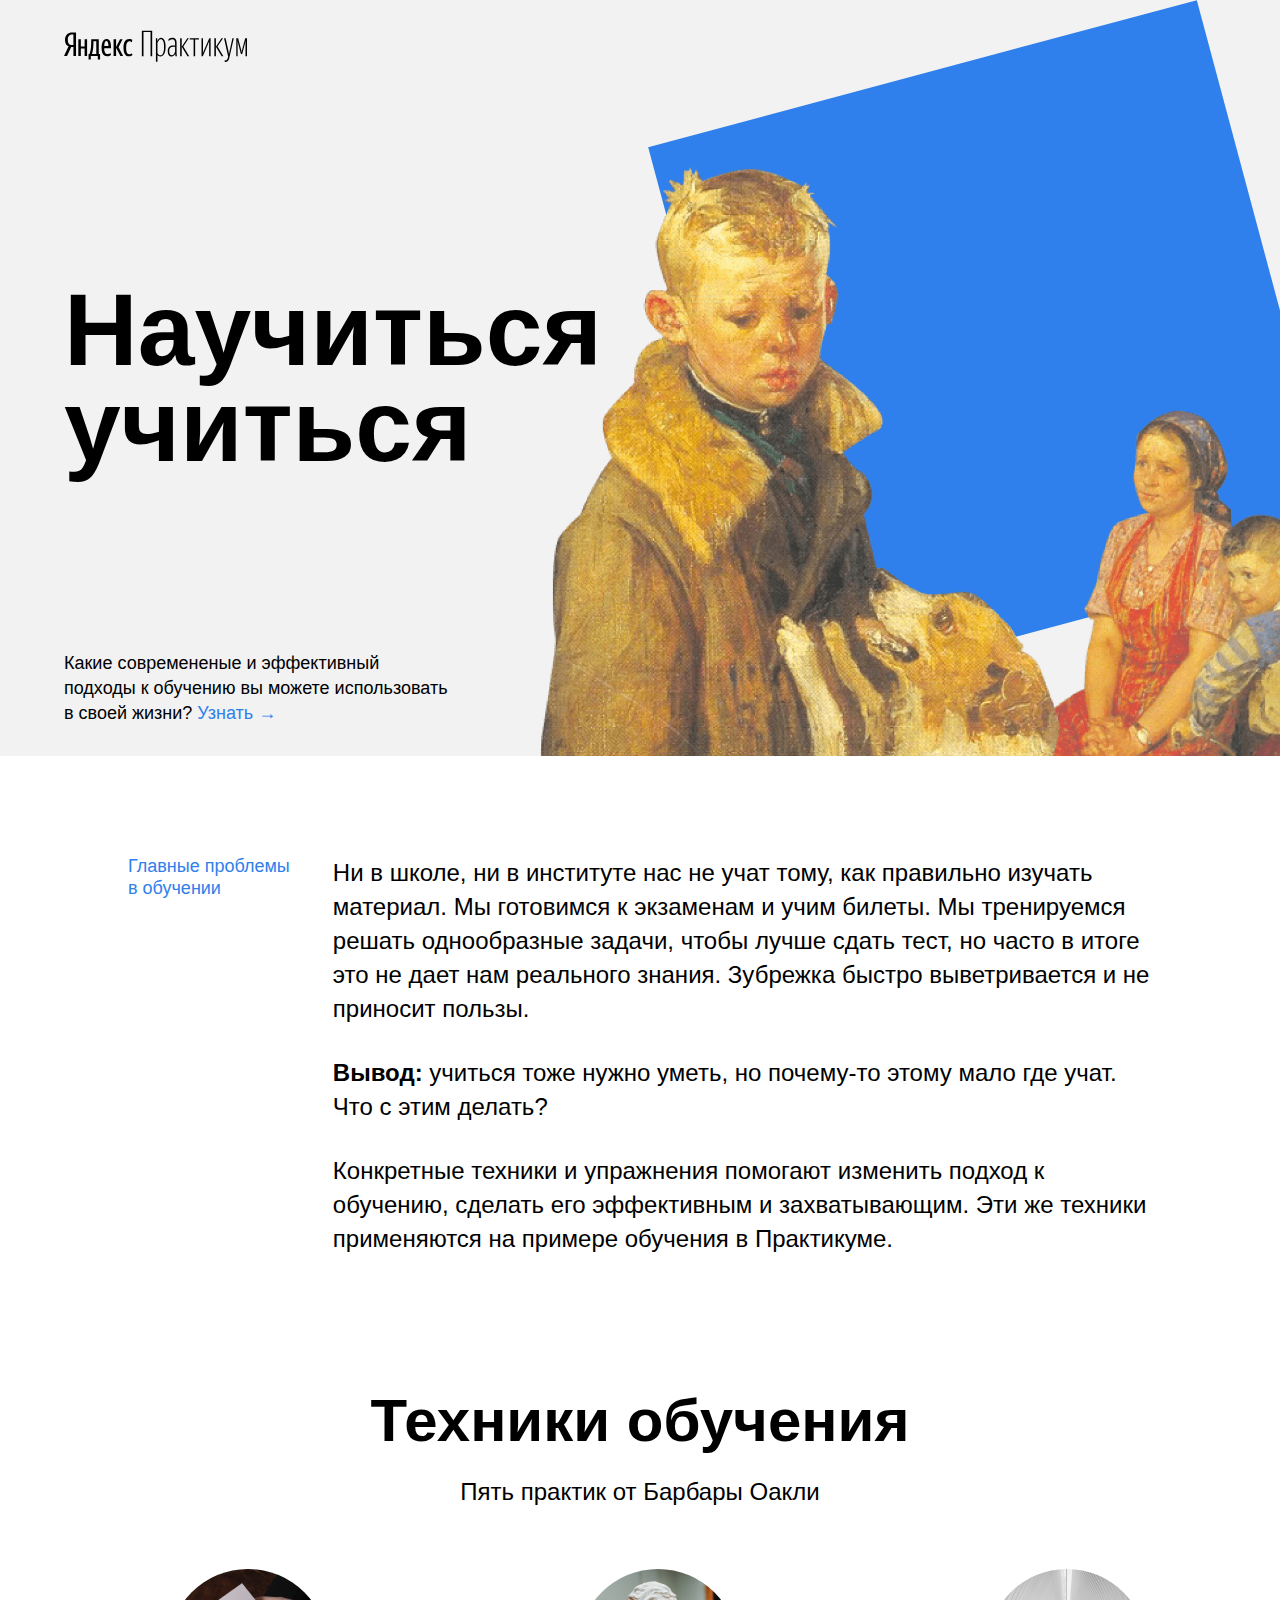
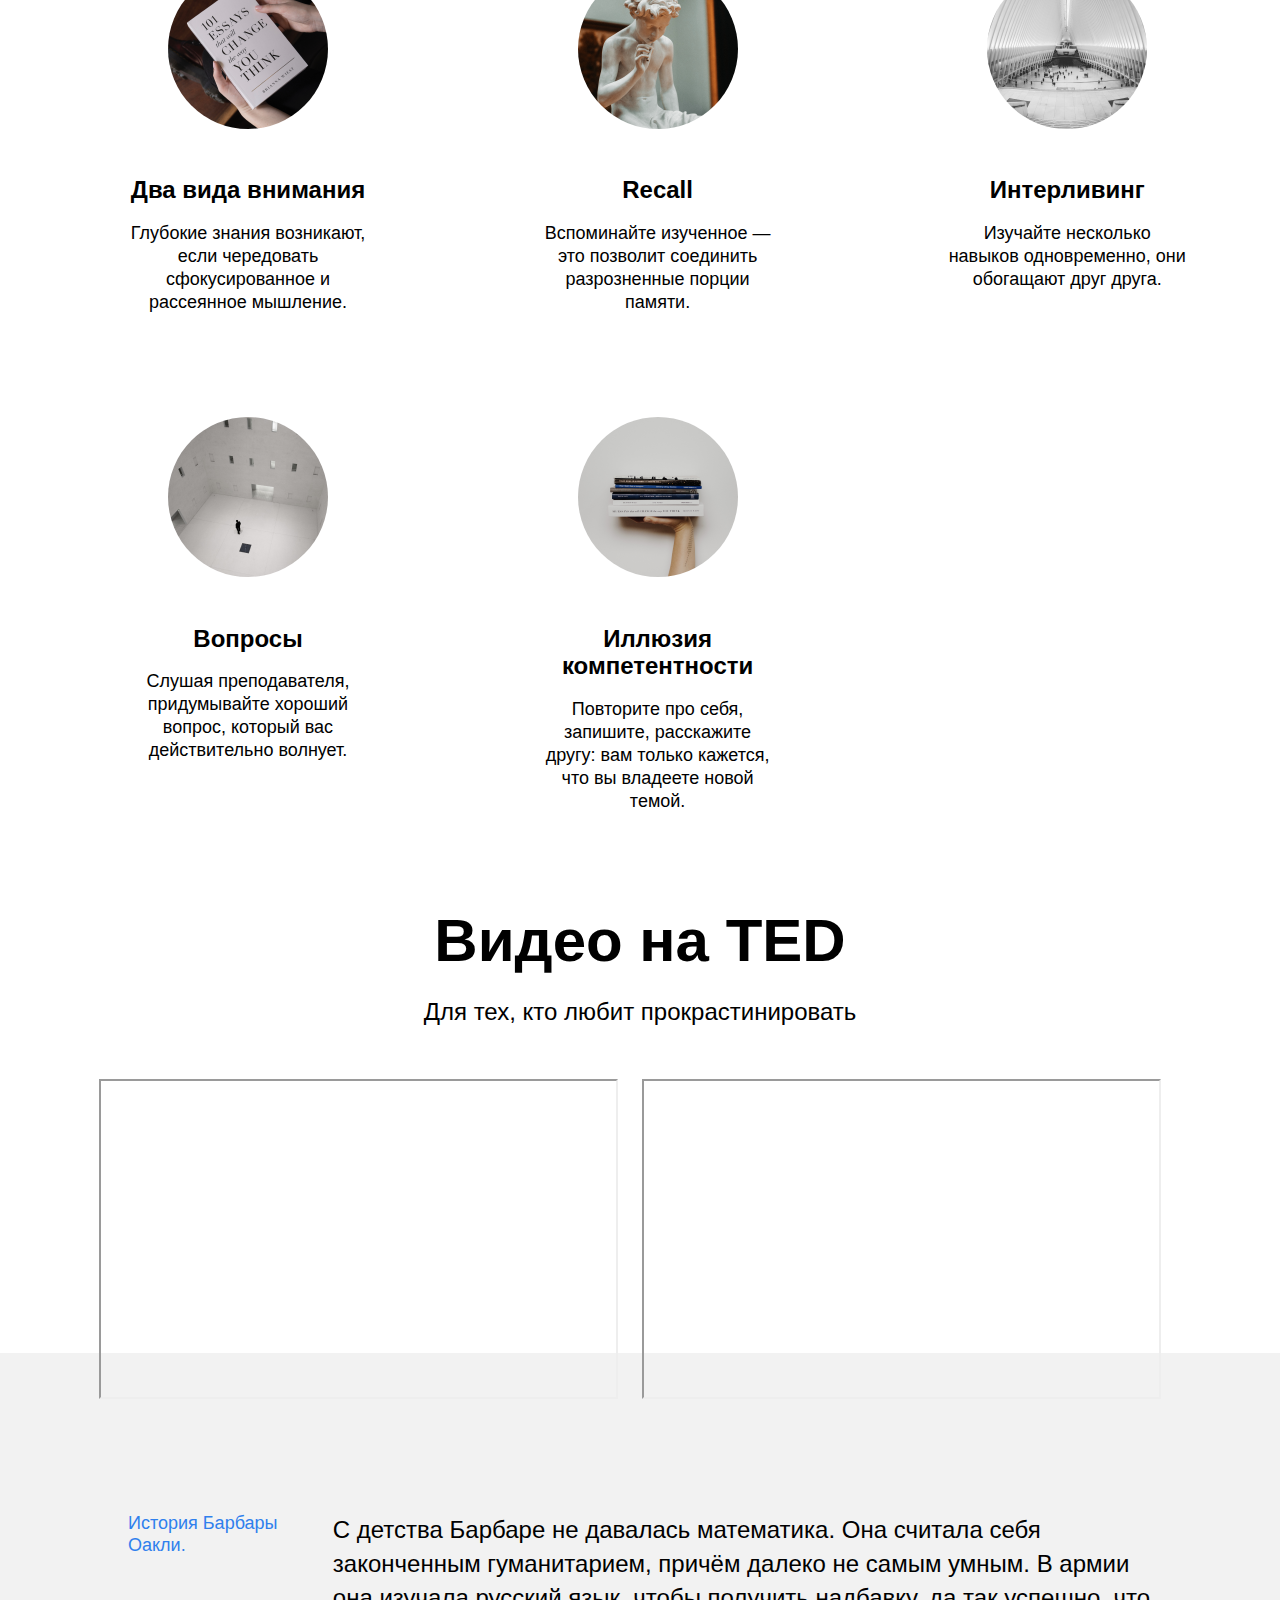
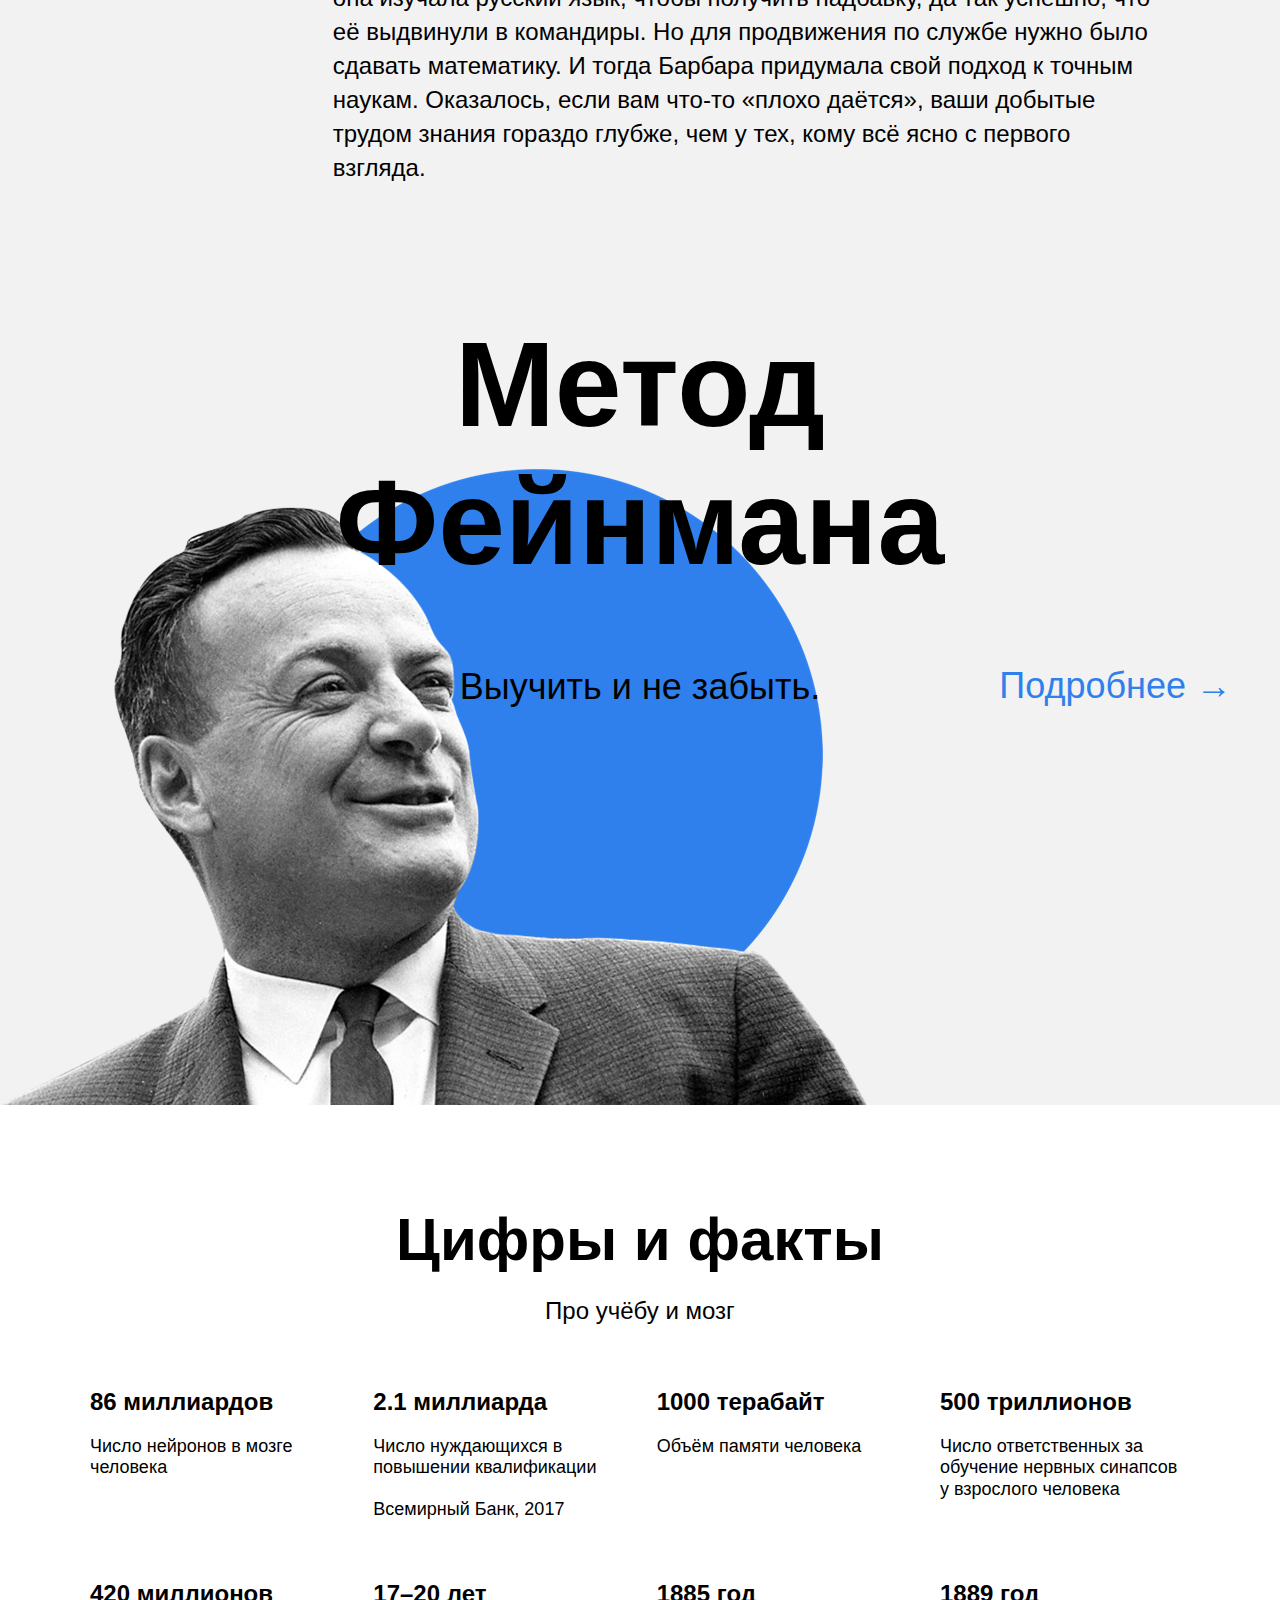
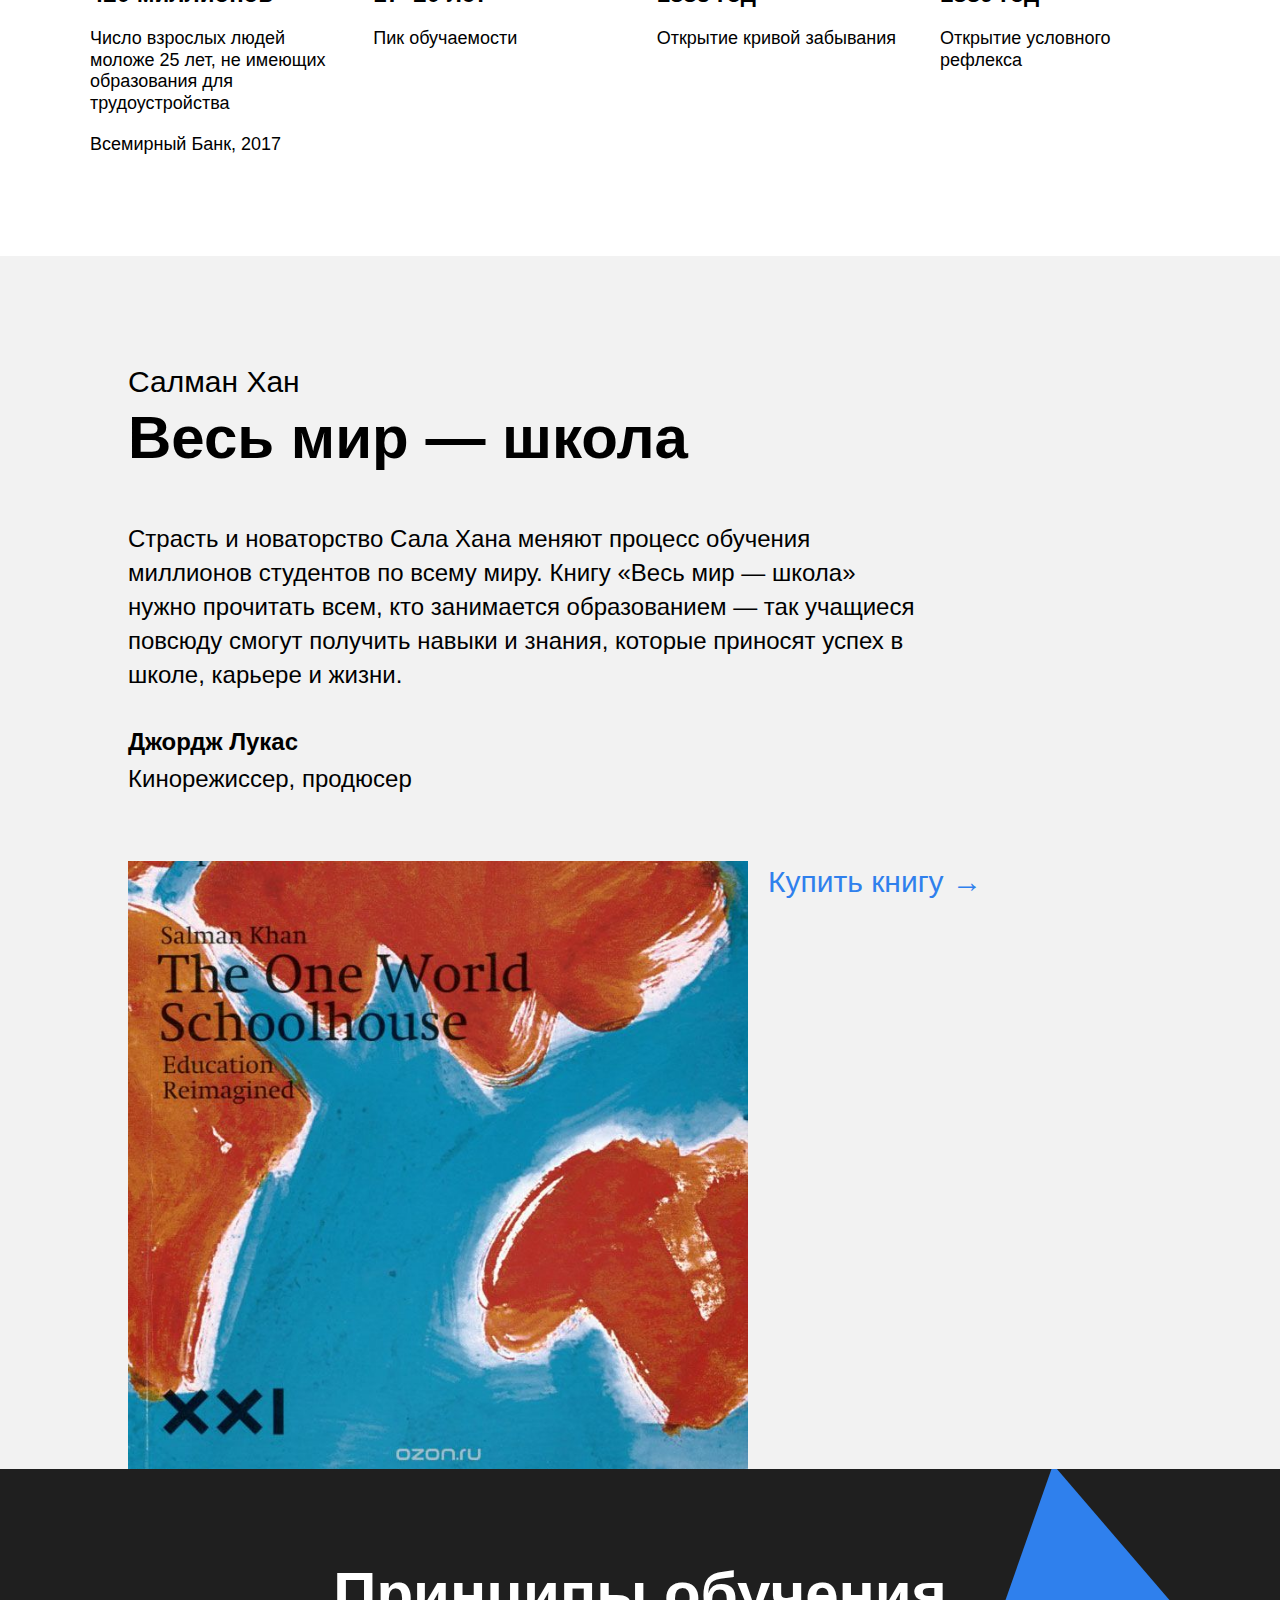
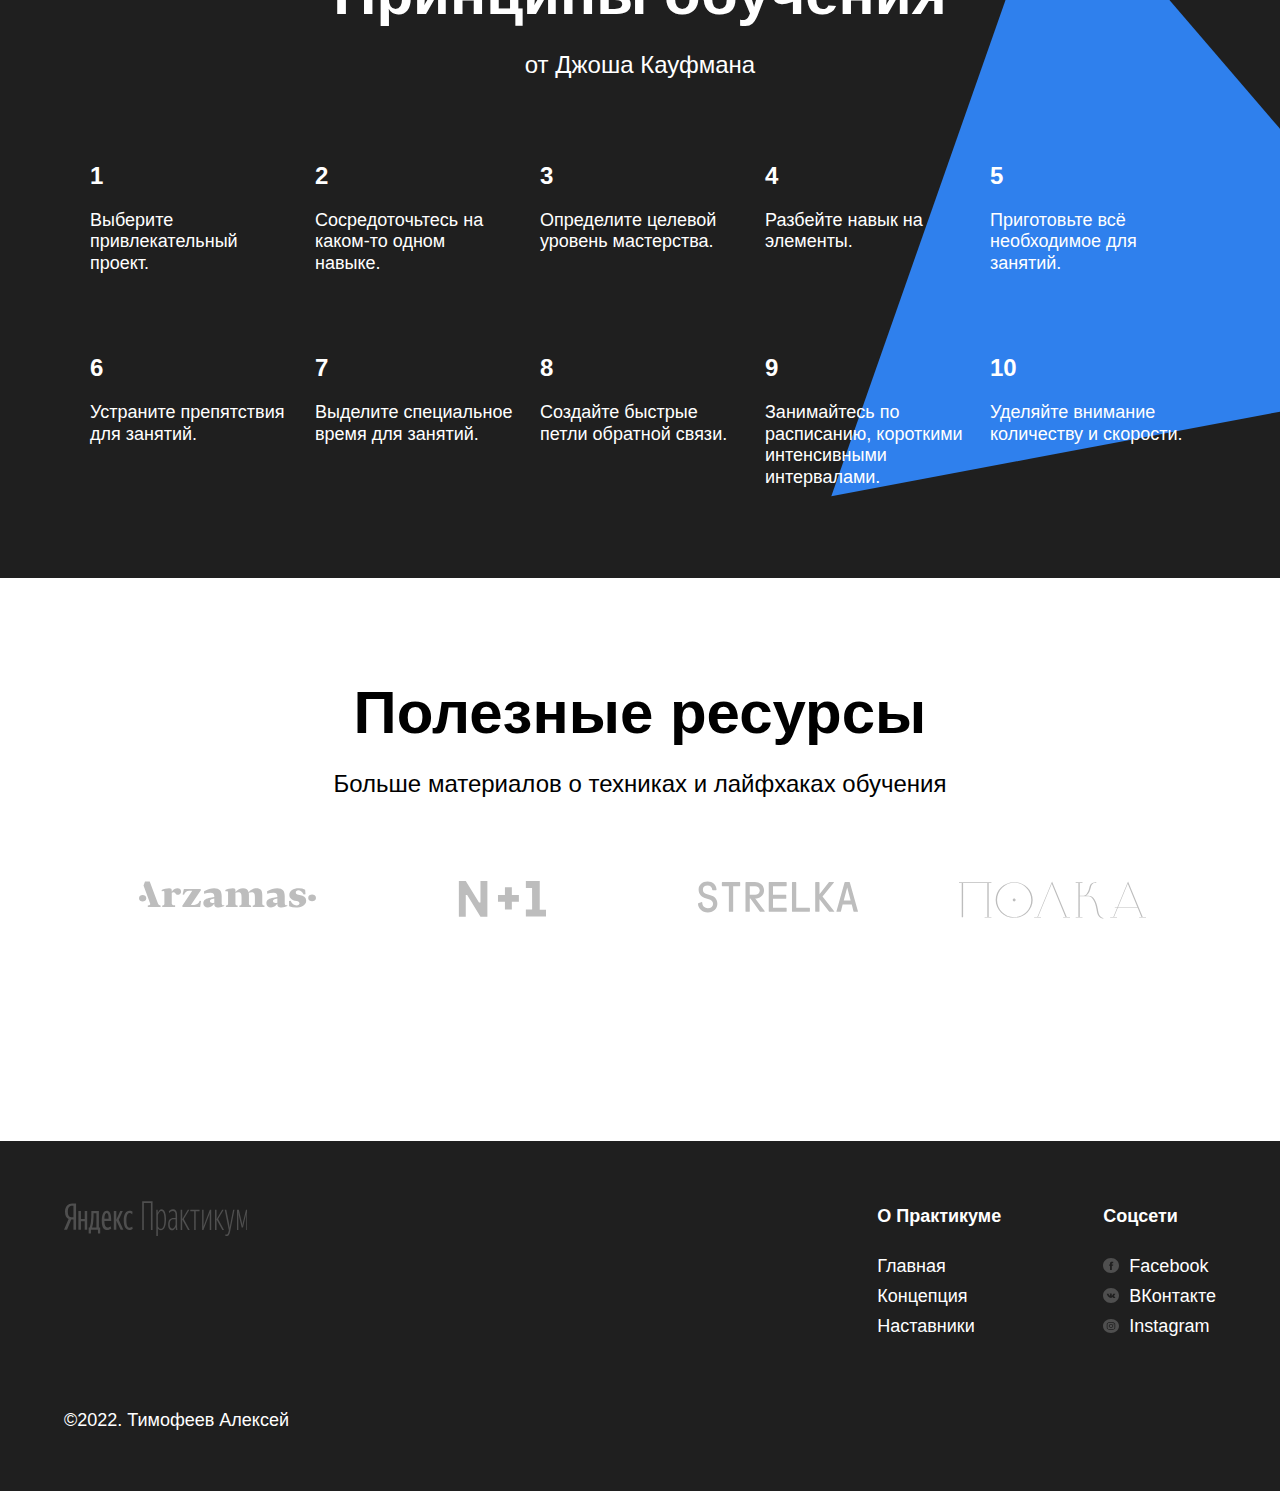
==== commit 227233bb: "Refactoring" ====
--- a/index.html
+++ b/index.html
@@ -74,8 +74,8 @@
                 <h2 class="section-title">Видео нa TED</h2>
                 <p class="section-subtitle">Для тех, кто любит прокрастинировать</p>
                 <div class="video__iframes">
-                    <iframe class="video__iframe" src="https://www.youtube.com/watch?v=arj7oStGLkU" allow="accelerometer; autoplay; encrypted-media; gyroscope; picture-in-picture"></iframe>
-                    <iframe class="video__iframe" src="https://www.youtube.com/watch?v=5MgBikgcWnY"  allow="accelerometer; autoplay; encrypted-media; gyroscope; picture-in-picture"></iframe>
+                    <iframe class="video__iframe" src="https://www.youtube.com/embed/arj7oStGLkU" allow="accelerometer; autoplay; encrypted-media; gyroscope; picture-in-picture"></iframe>
+                    <iframe class="video__iframe" src="https://www.youtube.com/embed/5MgBikgcWnY"  allow="accelerometer; autoplay; encrypted-media; gyroscope; picture-in-picture"></iframe>
                 </div>
             </section>
     
--- a/styles/index.css
+++ b/styles/index.css
@@ -8,52 +8,49 @@
 @import url('../blocks/header/__link/header__link.css');
 @import url('../blocks/header/__logo/logo.css');
 @import url('../blocks/description/description.css');
-@import url('../blocks/__two-columns/descritpion__two-columns.css');
-@import url('../blocks/__two-columns/__brief/description__two-columns__brief.css');
-@import url('../blocks/__two-columns/__main-text/description__two-columns__main-text.css');
-@import url('../blocks/__two-columns/__paragraph/description__two-columns__paragraph.css');
-@import url('../blocks/__two-columns/__span-accent/description__two-columns__span-accent.css');
+@import url('../blocks/two-columns/two-columns.css');
+@import url('../blocks/two-columns/__brief/two-columns__brief.css');
+@import url('../blocks/two-columns/__main-text/two-columns__main-text.css');
+@import url('../blocks/two-columns/__paragraph/two-columns__paragraph.css');
+@import url('../blocks/two-columns/__span-accent/two-columns__span-accent.css');
 @import url('../blocks/techniques/techniques.css');
-@import url('../blocks/__cards/techniques__cards.css');
-@import url('../blocks/__cards/__description/techniques__cards__description.css');
-@import url('../blocks/__cards/__image/techniques__cards__image.css');
-@import url('../blocks/__cards/__item/techniques__cards__item.css');
-@import url('../blocks/__cards/__title/techniques__cards__title.css');
+@import url('../blocks/section-title/section-title.css');
+@import url('../blocks/section-subtitle/section-subtitle.css');
+@import url('../blocks/cards/cards.css');
+@import url('../blocks/cards/__description/cards__description.css');
+@import url('../blocks/cards/__image/cards__image.css');
+@import url('../blocks/cards/__item/cards__item.css');
+@import url('../blocks/cards/__title/cards__title.css');
 @import url('../blocks/video/video.css');
 @import url('../blocks/video/__iframe/video__iframe.css');
 @import url('../blocks/video/__iframes/video__iframes.css');
 @import url('../blocks/oakley/oakley.css');
-@import url('../blocks/__two-columns/oakley__two-columns.css');
-@import url('../blocks/__two-columns/__brief/oakley__two-columns__brief.css');
-@import url('../blocks/__two-columns/__main-text/oakley__two-columns__main-text.css');
-@import url('../blocks/__two-columns/__paragraph/oakley__two-columns__paragraph.css');
 @import url('../blocks/feynman/feynman.css');
 @import url('../blocks/feynman/__title/feynman__title.css');
 @import url('../blocks/feynman/__subtitle/feynman__subtitle.css');
 @import url('../blocks/feynman/__link/feynman__link.css');
 @import url('../blocks/digits/digits.css');
-@import url('../blocks/__section-subtitle/digits__section-subtitle.css');
-@import url('../blocks/__section-title/digits__section-title.css');
 @import url('../blocks/digits/__table/digits__table.css');
 @import url('../blocks/digits/__table/__cell/digits__table__cell.css');
 @import url('../blocks/digits/__table/__heading/digits__table__heading.css');
 @import url('../blocks/digits/__table/__text/digits__table__text.css');
 @import url('../blocks/khan/khan.css');
-@import url('../blocks/khan/__author/khan__author.css');
-@import url('../blocks/khan/__book-pic/khan__book-pic.css');
-@import url('../blocks/khan/__buy-link/khan__buy-link.css');
-@import url('../blocks/khan/__container/khan__container.css');
-@import url('../blocks/khan/__quote-author-subline/khan__quote-author-subline.css');
-@import url('../blocks/khan/__quote-author/khan__quote-author.css');
-@import url('../blocks/khan/__quote/khan__quote.css');
-@import url('../blocks/khan/__title/khan__title.css');
+@import url('../blocks/container/container.css');
+@import url('../blocks/container/__author/container__author.css');
+@import url('../blocks/container/__quote-author-subline/container__quote-author-subline.css');
+@import url('../blocks/container/__quote-author/container__quote-author.css');
+@import url('../blocks/container/__quote/container__quote.css');
+@import url('../blocks/container/__title/container__title.css');
+@import url('../blocks/book-container/book-container.css');
+@import url('../blocks/book-container/__book-pic/book-container__book-pic.css');
+@import url('../blocks/book-container/__buy-link/book-container__buy-link.css');
 @import url('../blocks/kaufman/kaufman.css');
 @import url('../blocks/kaufman/__triangle/kaufman__triangle.css');
-@import url('../blocks/__section-subtitle_theme_dark/kaufman__section-subtitle_theme_dark.css');
-@import url('../blocks/__section-title_theme_dark/kaufman__section-title_theme_dark.css');
-@import url('../blocks/__table__cell_theme_dark/kaufman__table__cell_theme_dark.css');
-@import url('../blocks/__table__heading_theme_dark/kaufman__table__heading_theme_dark.css');
-@import url('../blocks/__table__text_theme_dark/kaufman__table__text_theme_dark.css');
+@import url('../blocks/section-subtitle_theme_dark/kaufman__section-subtitle_theme_dark.css');
+@import url('../blocks/section-title_theme_dark/kaufman__section-title_theme_dark.css');
+@import url('../blocks/table__cell_theme_dark/kaufman__table__cell_theme_dark.css');
+@import url('../blocks/table__heading_theme_dark/kaufman__table__heading_theme_dark.css');
+@import url('../blocks/table__text_theme_dark/kaufman__table__text_theme_dark.css');
 @import url('../blocks/resources/resources.css');
 @import url('../blocks/resources/__logo/resources__logo.css');
 @import url('../blocks/resources/__logo-zone/resources__resources__logo-zone.css');
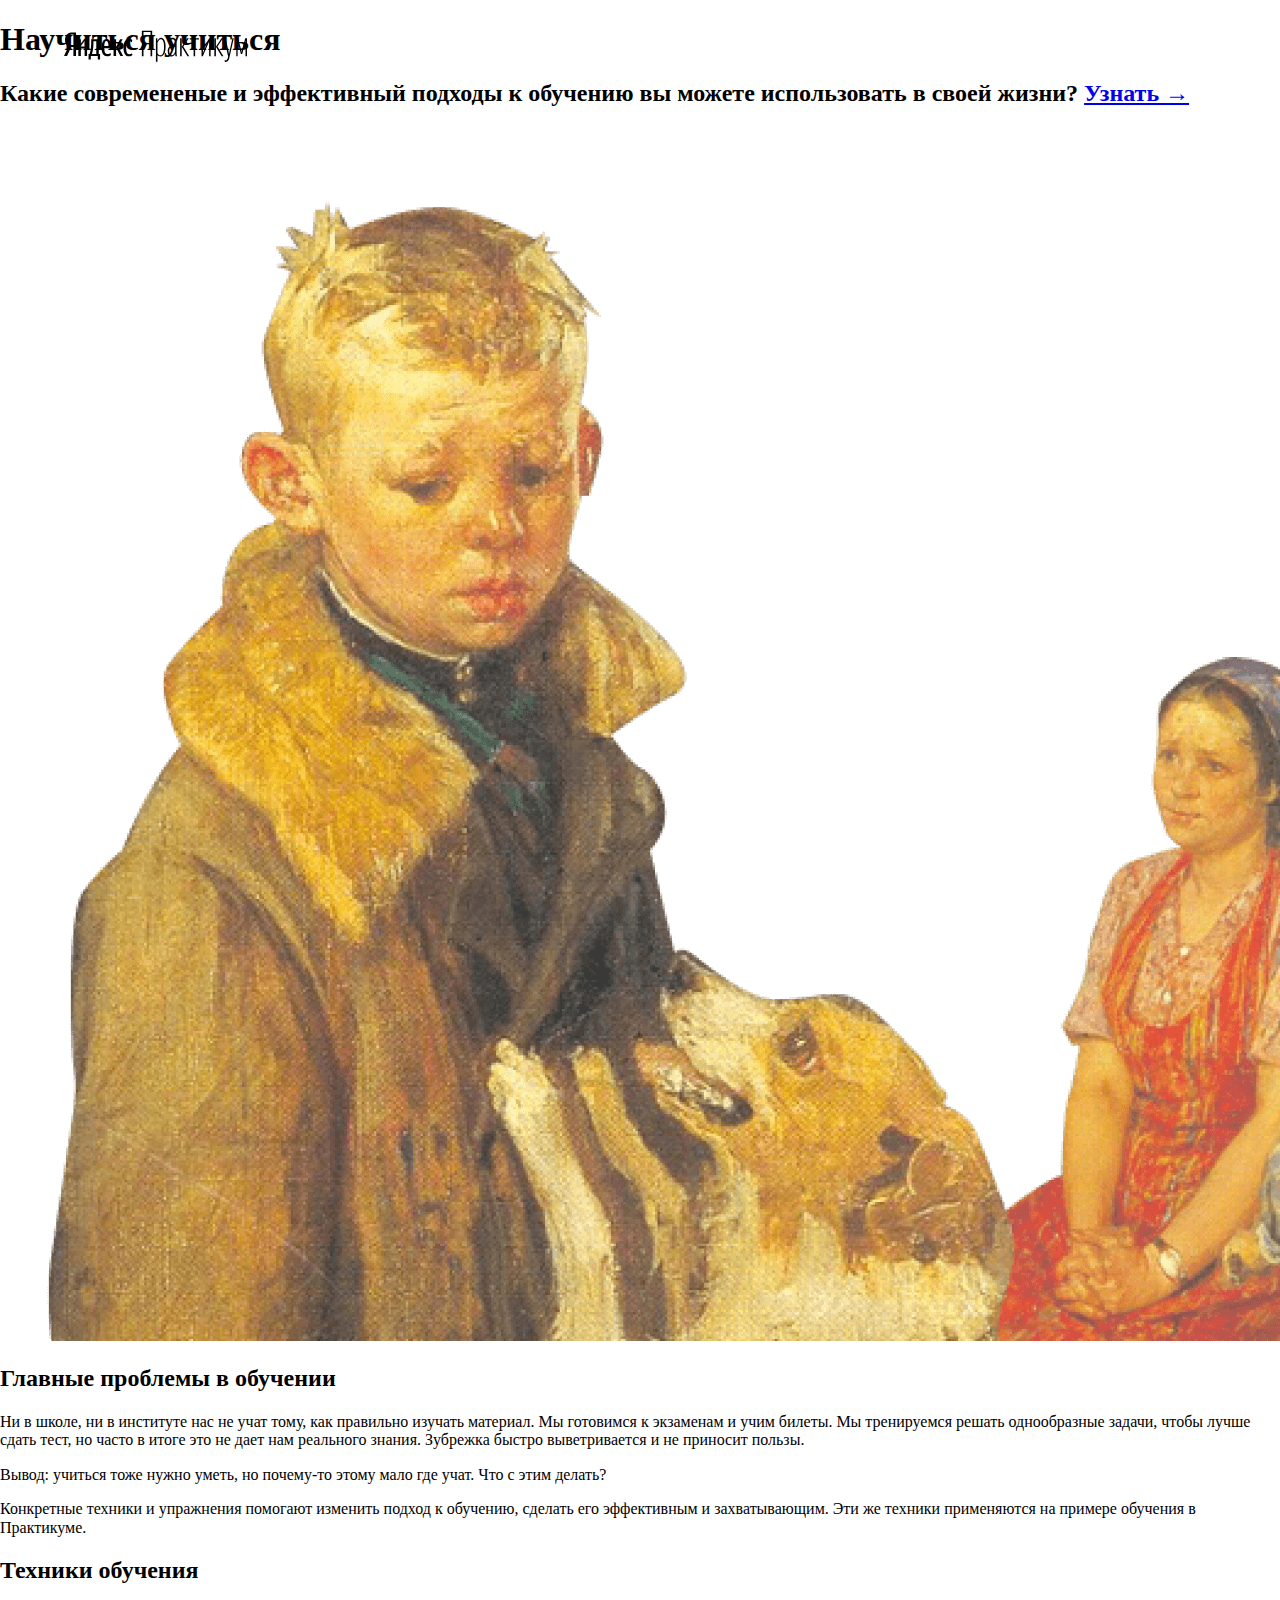
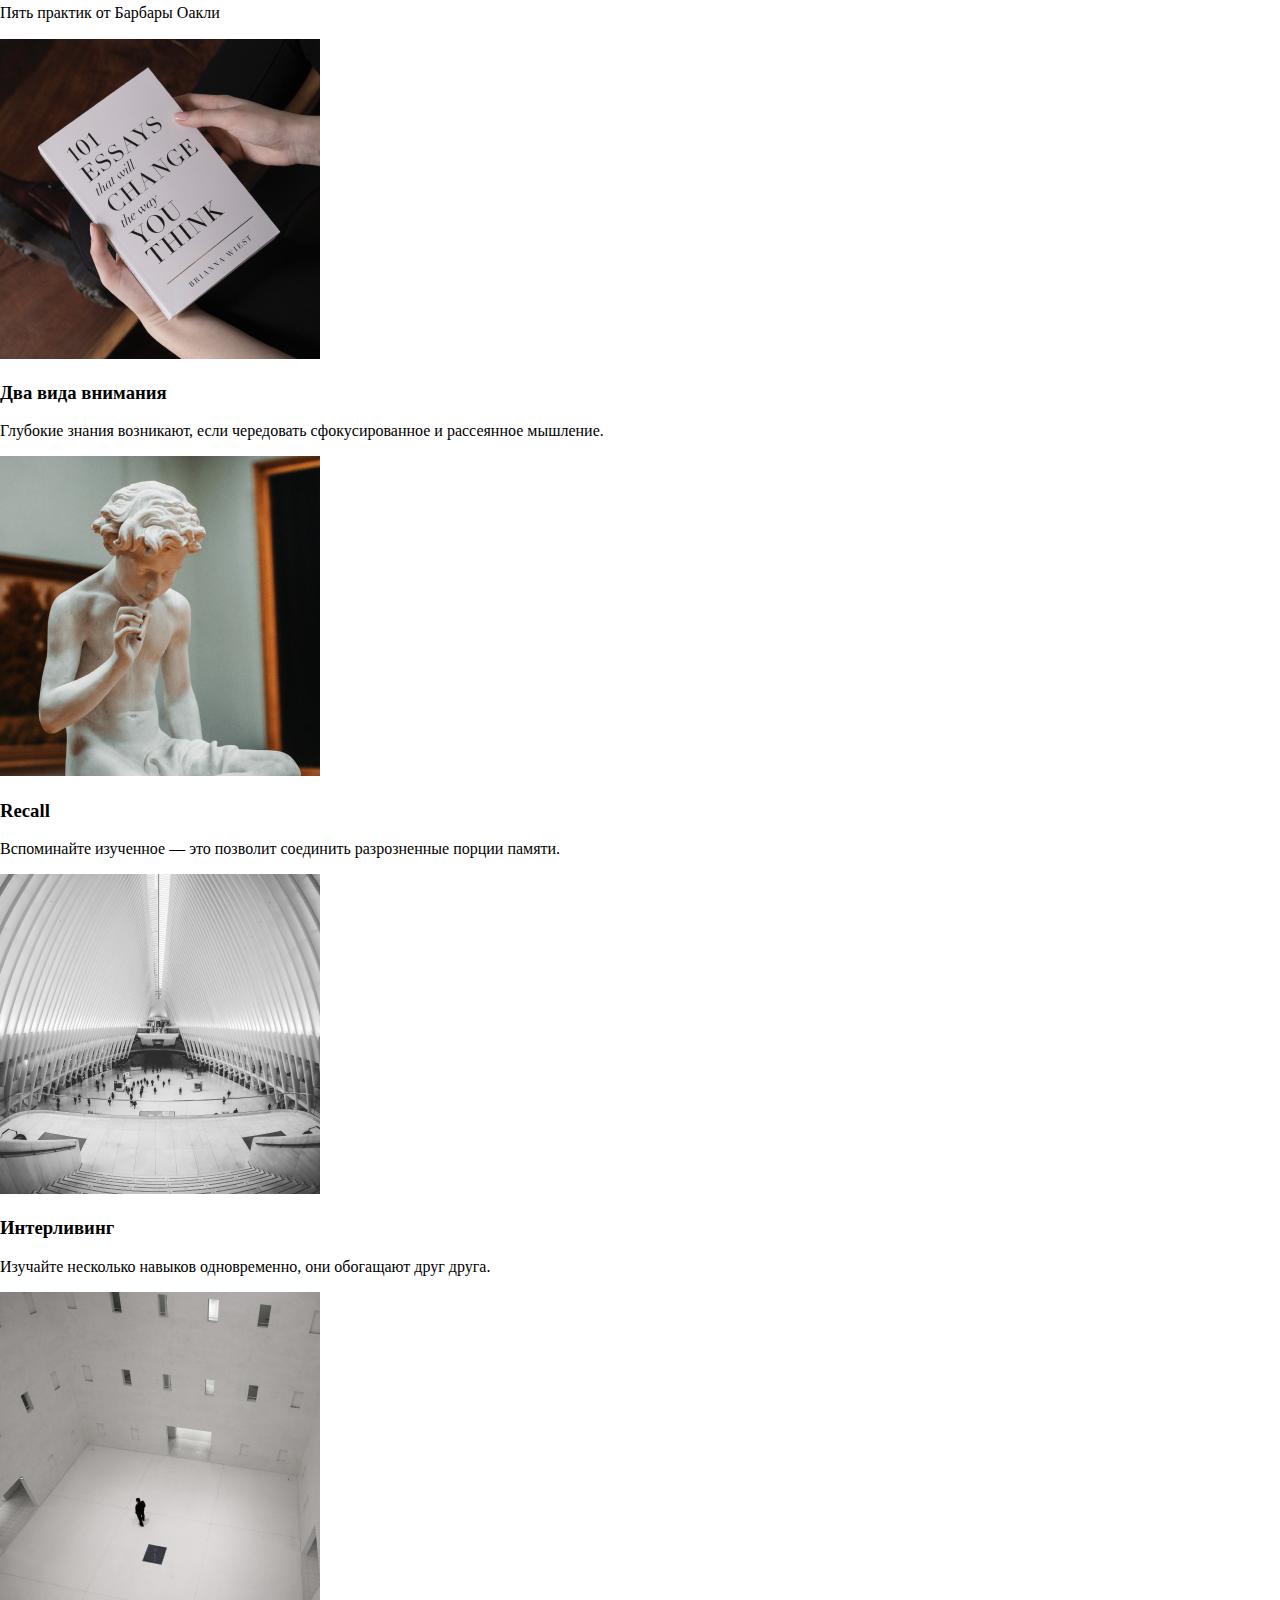
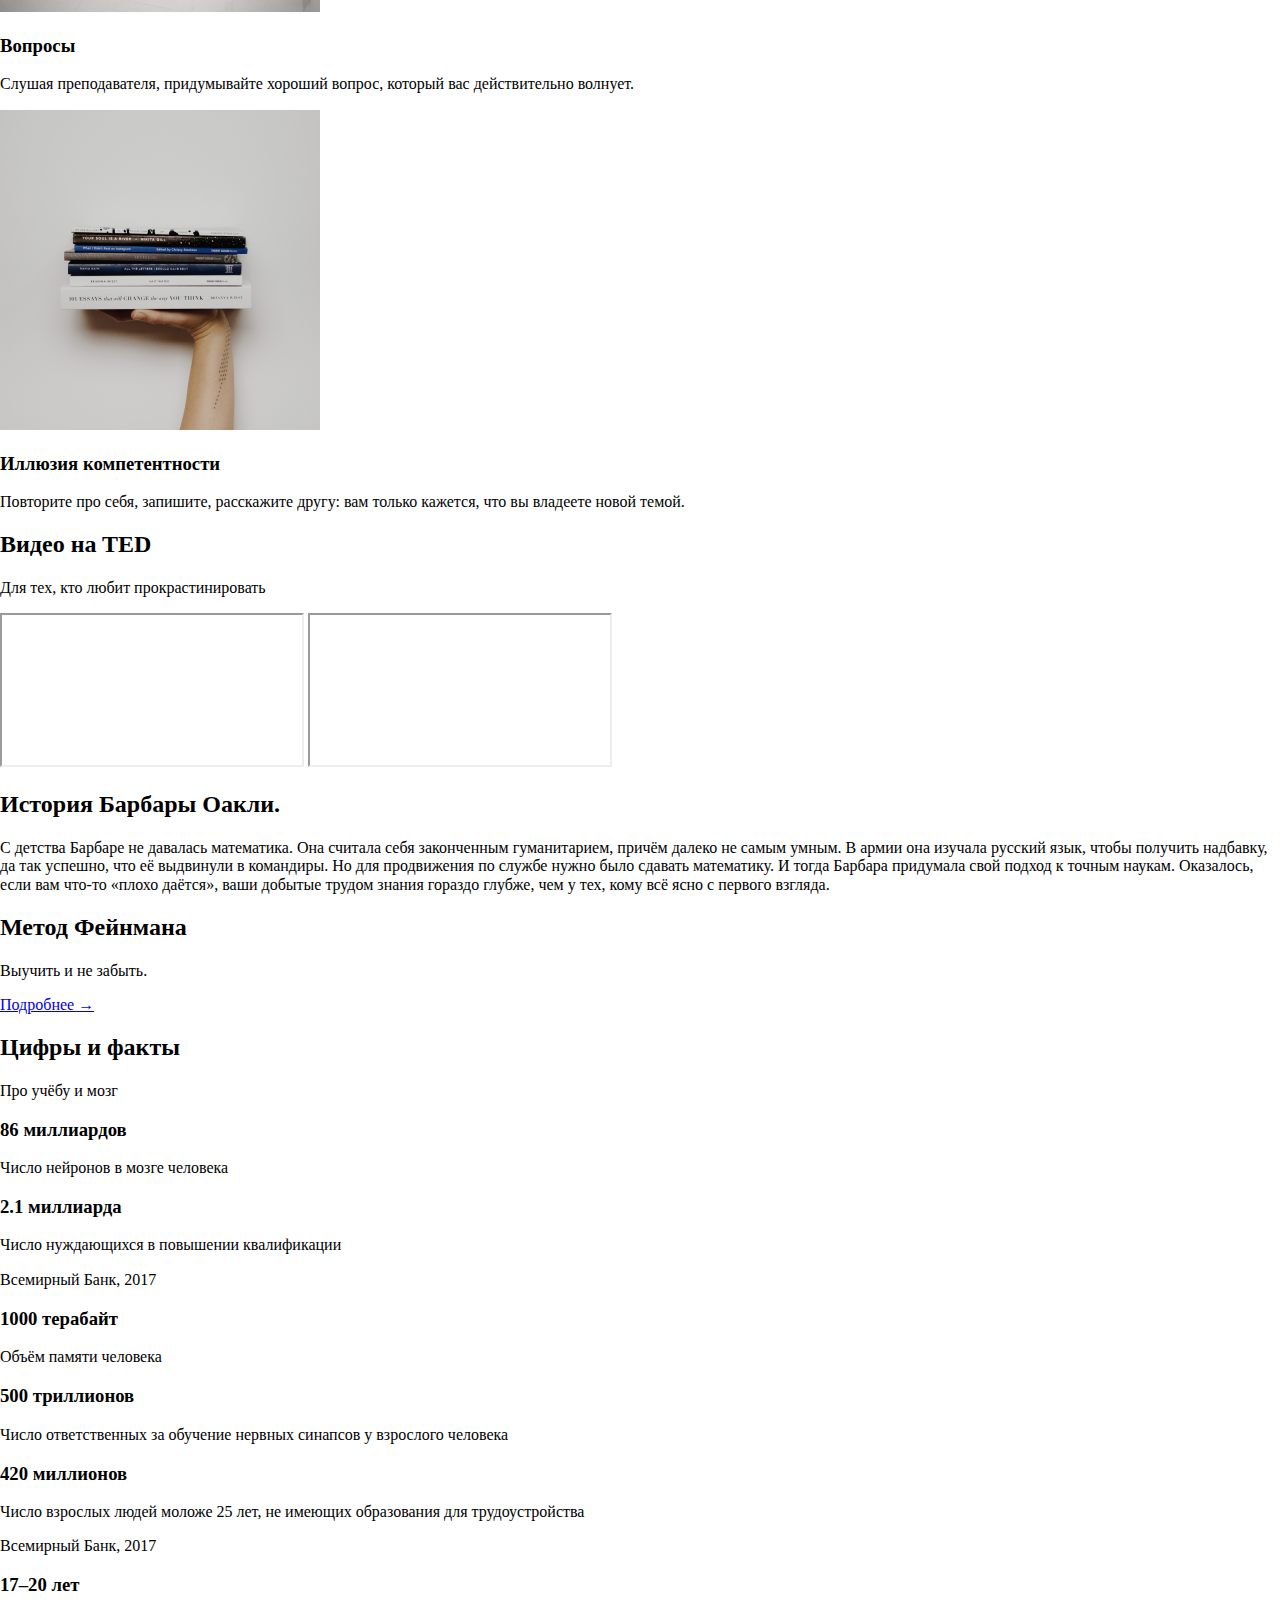
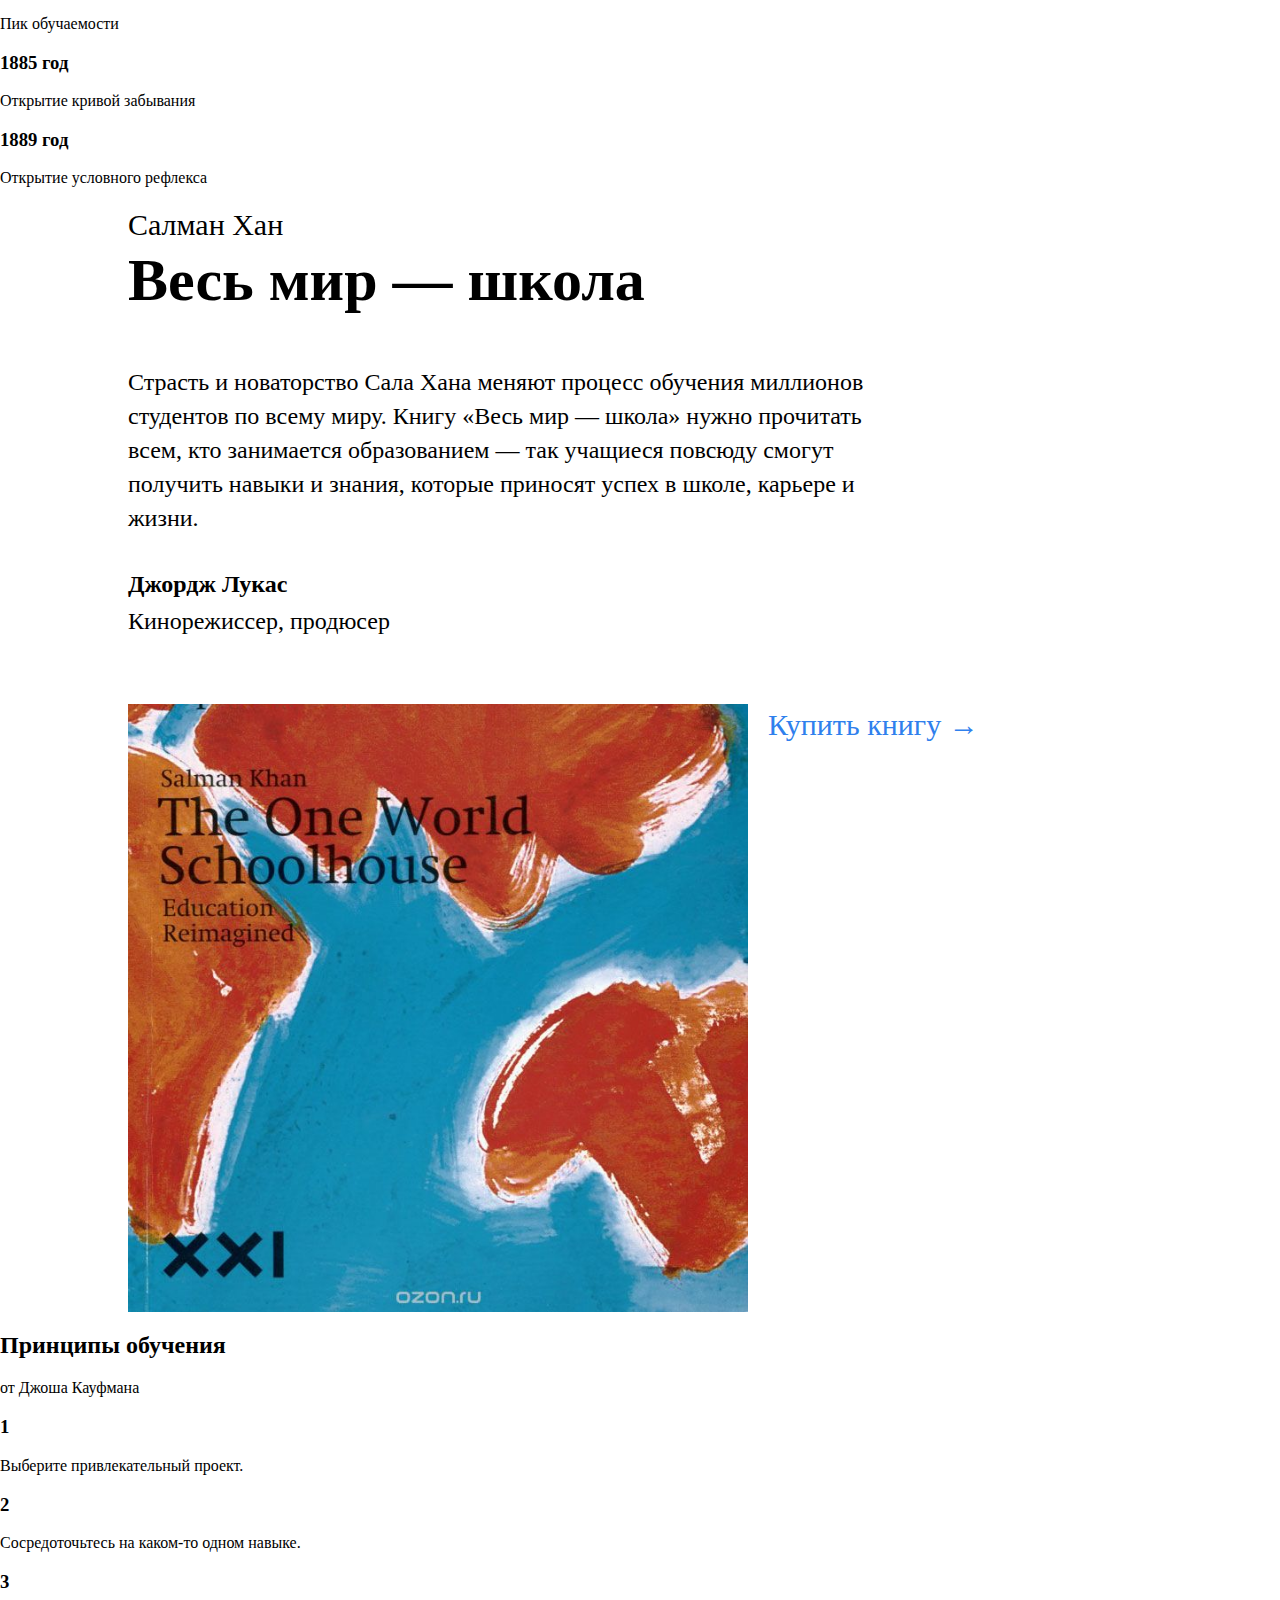
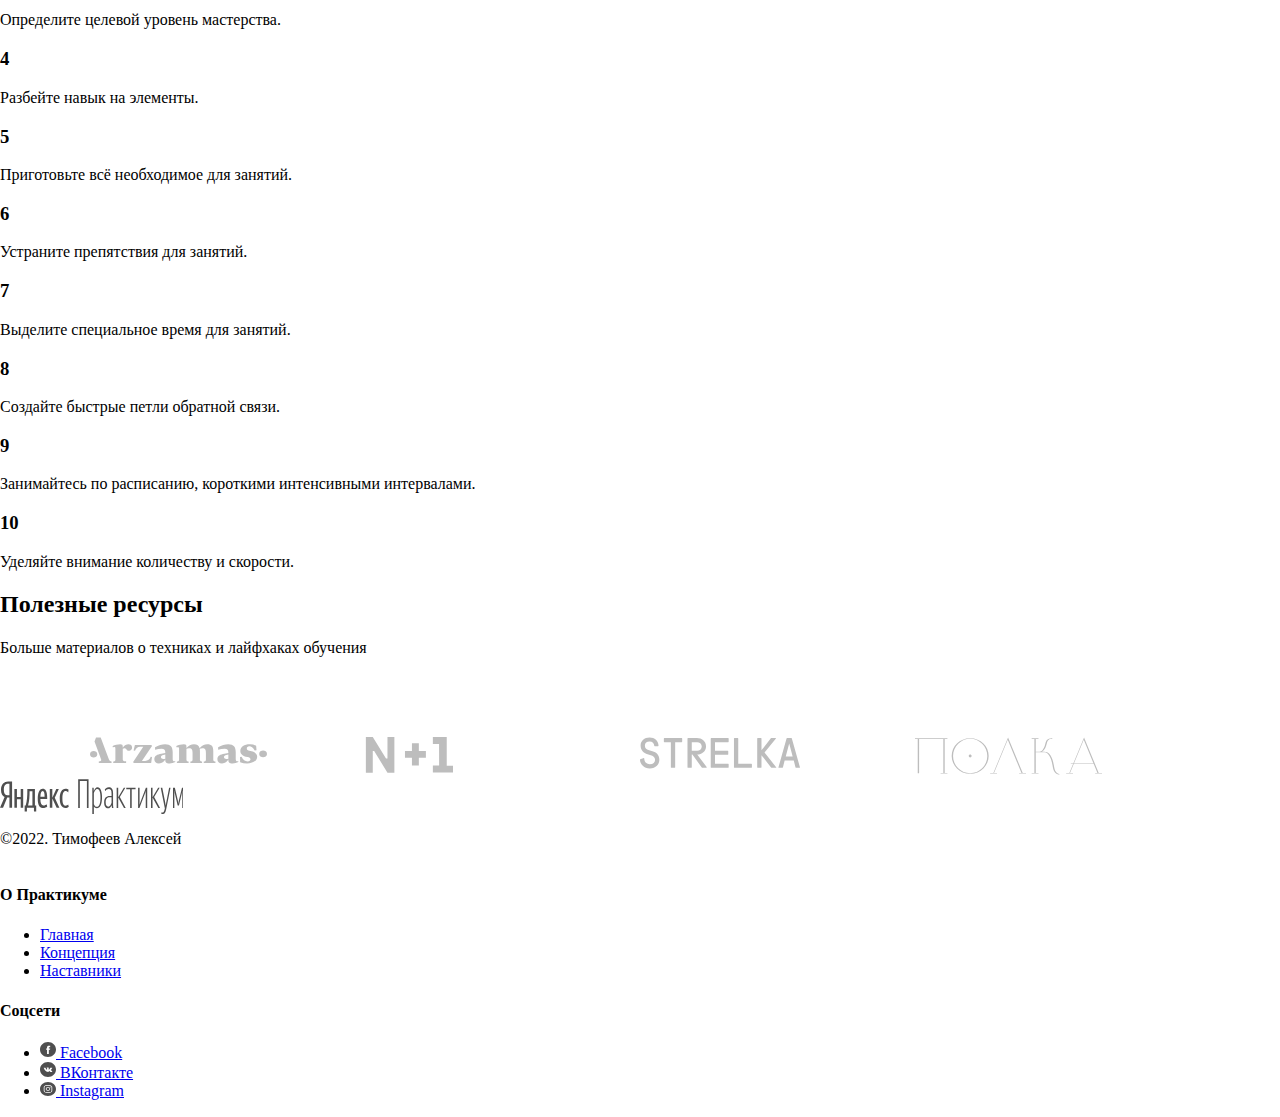
==== commit 2724c6b9: "fixed" ====
--- a/index.html
+++ b/index.html
@@ -4,15 +4,15 @@
 <head>
     <meta charset="UTF-8">
     <meta name="viewport" content="width=device-width, initial-scale=1.0">
-    <link rel="stylesheet" href="styles/normalize.css" />
-    <link rel="stylesheet" href="styles/index.css" />
+    <link rel="stylesheet" href="vendor/normalize.css" />
+    <link rel="stylesheet" href="pages/index.css" />
     <title>Научиться учиться</title>
 </head>
 
 <body>
     <div class="page">
         <header class="header">
-            <div class="logo logo_place_header"></div>
+            <div class="header__logo logo_place_header"></div>
             <h1 class="header__title">Научиться учиться</h1>
             <h2 class="header__subtitle">Какие современеные и эффективный подходы к обучению вы можете использовать в
                 своей жизни?
@@ -210,7 +210,7 @@
         <footer class="footer">
             <div class="footer__columns">
                 <div class="footer__column footer__column_content_copyright">
-                    <div class="logo logo_place_footer"></div>
+                    <div class="footer__logo logo_place_footer"></div>
                     <p class="footer__author">&copy;2022. Тимофеев Алексей</p>
                 </div>
                 <nav class="footer__column footer__column_content_info">
--- a/pages/index.css
+++ b/pages/index.css
@@ -0,0 +1,94 @@
+@import url('../blocks/page/page.css');
+@import url('../blocks/rotation/rotation.css');
+@import url('../blocks/header/header.css');
+@import url('../blocks/header/__square-pic/header__square-pic.css');
+@import url('../blocks/header/__main-illustration/header__main-illustration.css');
+@import url('../blocks/header/__title/header__title.css');
+@import url('../blocks/header/__subtitle/header__subtitle.css');
+@import url('../blocks/header/__link/header__link.css');
+@import url('../blocks/header/__logo/_place/logo_place_header.css');
+@import url('../blocks/header/__logo/header__logo.css');
+@import url('../blocks/description/description.css');
+@import url('../blocks/two-columns/two-columns.css');
+@import url('../blocks/two-columns/__brief/two-columns__brief.css');
+@import url('../blocks/two-columns/__main-text/two-columns__main-text.css');
+@import url('../blocks/two-columns/__paragraph/two-columns__paragraph.css');
+@import url('../blocks/two-columns/__span-accent/two-columns__span-accent.css');
+@import url('../blocks/techniques/techniques.css');
+@import url('../blocks/section-title/section-title.css');
+@import url('../blocks/section-subtitle/section-subtitle.css');
+@import url('../blocks/cards/cards.css');
+@import url('../blocks/cards/__description/cards__description.css');
+@import url('../blocks/cards/__image/cards__image.css');
+@import url('../blocks/cards/__item/cards__item.css');
+@import url('../blocks/cards/__title/cards__title.css');
+@import url('../blocks/video/video.css');
+@import url('../blocks/video/__iframe/video__iframe.css');
+@import url('../blocks/video/__iframes/video__iframes.css');
+@import url('../blocks/oakley/oakley.css');
+@import url('../blocks/feynman/feynman.css');
+@import url('../blocks/feynman/__title/feynman__title.css');
+@import url('../blocks/feynman/__subtitle/feynman__subtitle.css');
+@import url('../blocks/feynman/__link/feynman__link.css');
+@import url('../blocks/digits/digits.css');
+@import url('../blocks/table/table.css');
+@import url('../blocks/table/__cell/table__cell.css');
+@import url('../blocks/table/__heading/table__heading.css');
+@import url('../blocks//table/__text/table__text.css');
+@import url('../blocks/khan/khan.css');
+@import url('../blocks/khan/__author/khan__author.css');
+@import url('../blocks/khan/__book-container/khan__book-container.css');
+@import url('../blocks/khan/__book-pic/khan__book-pic.css');
+@import url('../blocks/khan/__buy-link/khan__buy-link.css');
+@import url('../blocks/khan/__container/khan__container.css');
+@import url('../blocks/khan/__quote-author-subline/khan__quote-author-subline.css');
+@import url('../blocks/khan/__quote-author/khan__quote-author.css');
+@import url('../blocks/khan/__quote/khan__quote.css');
+@import url('../blocks/khan/__title/khan__title.css');
+@import url('../blocks/kaufman/kaufman.css');
+@import url('../blocks/kaufman/__triangle/kaufman__triangle.css');
+@import url('../blocks/section-subtitle/_theme/section-subtitle_theme_dark.css');
+@import url('../blocks/section-title/_theme/section-title_theme_dark.css');
+@import url('../blocks/table/__cell/_theme/table__cell_theme_dark.css');
+@import url('../blocks/table/__heading/_theme/table__heading_theme_dark.css');
+@import url('../blocks/table/__text/_theme/table__text_theme_dark.css');
+@import url('../blocks/resources/resources.css');
+@import url('../blocks/resources/__logo/resources__logo.css');
+@import url('../blocks/resources/__logo-zone/resources__logo-zone.css');
+@import url('../blocks/footer/footer.css');
+@import url('../blocks/footer/__author/footer__author.css');
+@import url('../blocks/footer/__column-heading/footer__column-heading.css');
+@import url('../blocks/footer/__column-link/footer__column-link.css');
+@import url('../blocks/footer/__column-links/footer__column-links.css');
+@import url('../blocks/footer/__column/footer__column.css');
+@import url('../blocks/footer/__columns/footer__columns.css');
+@import url('../blocks/footer/__logo/_place/logo_place_footer.css');
+@import url('../blocks/footer/__logo/footer__logo.css');
+@import url('../blocks/footer/__social-icon/footer__social-icon.css');
+
+
+
+
+
+
+
+
+
+
+
+
+
+
+
+
+
+
+
+
+
+
+
+
+
+
+
